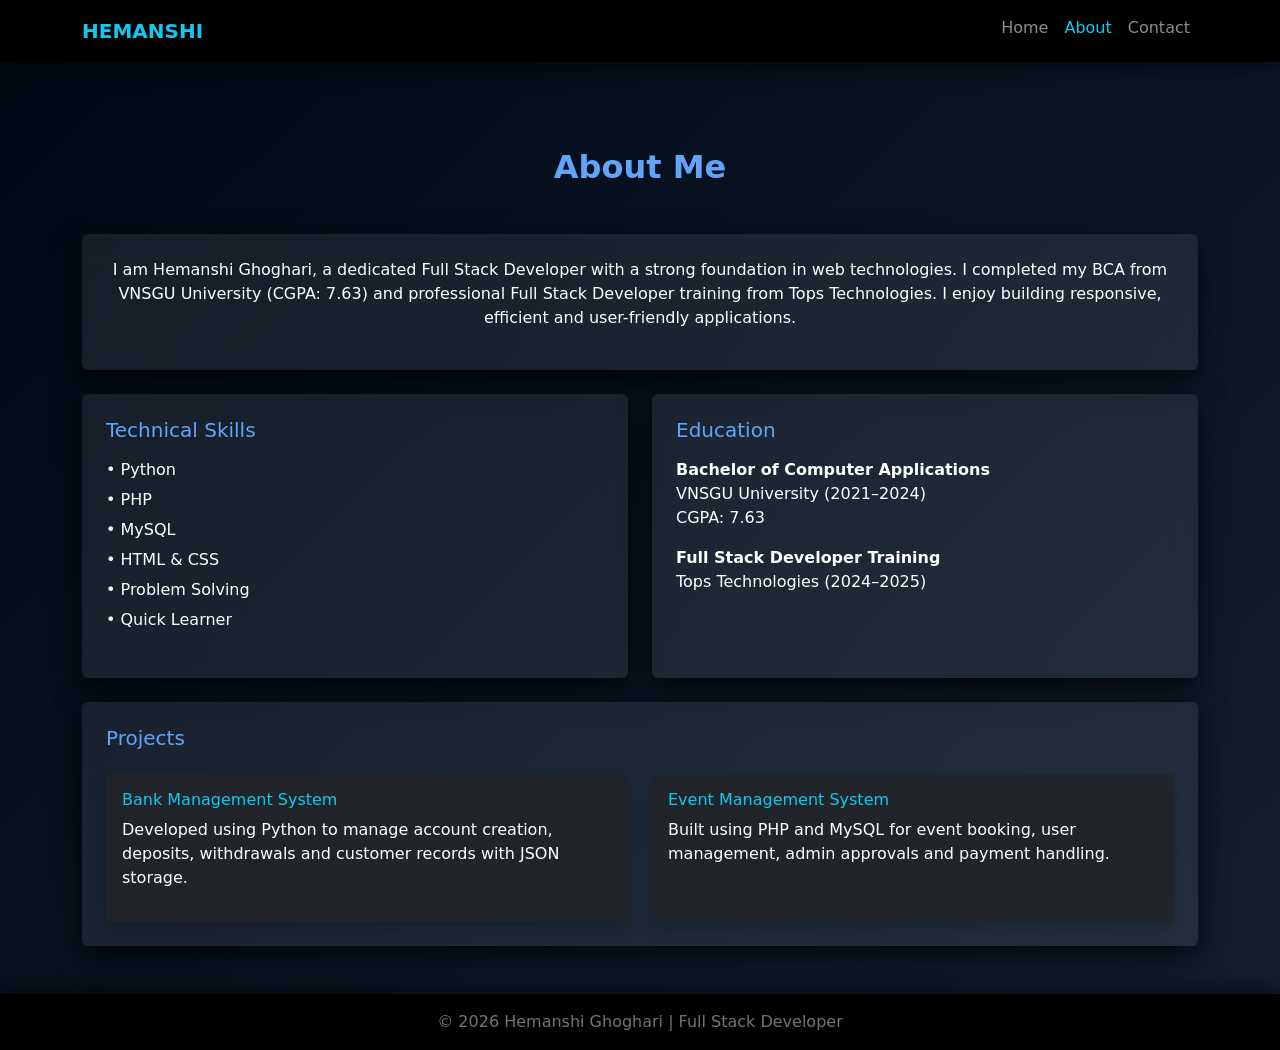
==== about.html @ 2b37db7c "all" ====
<!DOCTYPE html>
<html lang="en">

<head>
    <meta charset="UTF-8">
    <meta name="viewport" content="width=device-width, initial-scale=1.0">
    <title>About | Hemanshi Ghoghari</title>
    <link href="https://cdn.jsdelivr.net/npm/bootstrap@5.3.2/dist/css/bootstrap.min.css" rel="stylesheet">

    <style>
        body {
            background: linear-gradient(-45deg, #000000, #0d1b2a, #1b263b, #000814);
            background-size: 400% 400%;
            animation: gradientMove 12s ease infinite;
            color: #f1f5f9;
        }

        @keyframes gradientMove {
            0% {
                background-position: 0% 50%;
            }

            50% {
                background-position: 100% 50%;
            }

            100% {
                background-position: 0% 50%;
            }
        }

        .card-custom {
            background: rgba(255, 255, 255, 0.08);
            backdrop-filter: blur(12px);
            border: none;
            box-shadow: 0 10px 30px rgba(0, 0, 0, 0.8);
            color: #ffffff;
        }

        .navbar {
            box-shadow: 0 5px 20px rgba(0, 0, 0, 0.6);
        }

        footer {
            box-shadow: 0 -5px 20px rgba(0, 0, 0, 0.6);
        }

        .section-title {
            color: #60a5fa;
        }

        li {
            margin-bottom: 6px;
        }
    </style>
</head>

<body class="d-flex flex-column min-vh-100">

    <!-- Fixed Header -->
    <nav class="navbar navbar-expand-lg navbar-dark bg-black fixed-top">
        <div class="container">
            <a class="navbar-brand fw-bold text-info" href="index.html">HEMANSHI</a>
            <button class="navbar-toggler" type="button" data-bs-toggle="collapse" data-bs-target="#navbarNav">
                <span class="navbar-toggler-icon"></span>
            </button>
            <div class="collapse navbar-collapse" id="navbarNav">
                <ul class="navbar-nav ms-auto">
                    <li class="nav-item"><a class="nav-link" href="index.html">Home</a></li>
                    <li class="nav-item"><a class="nav-link active text-info" href="about.html">About</a></li>
                    <li class="nav-item"><a class="nav-link" href="contact.html">Contact</a></li>
                </ul>
            </div>
        </div>
    </nav>

    <main class="flex-fill" style="margin-top:100px;">

        <section class="container py-5">
            <h2 class="text-center fw-bold section-title mb-5">About Me</h2>

            <!-- Introduction -->
            <div class="card card-custom p-4 mb-4 text-center">
                <p>
                    I am Hemanshi Ghoghari, a dedicated Full Stack Developer with a strong foundation in web
                    technologies.
                    I completed my BCA from VNSGU University (CGPA: 7.63) and professional Full Stack Developer training
                    from Tops Technologies. I enjoy building responsive, efficient and user-friendly applications.
                </p>
            </div>

            <div class="row g-4">

                <!-- Skills -->
                <div class="col-md-6">
                    <div class="card card-custom p-4 h-100">
                        <h5 class="section-title mb-3">Technical Skills</h5>
                        <ul class="list-unstyled">
                            <li>• Python</li>
                            <li>• PHP</li>
                            <li>• MySQL</li>
                            <li>• HTML & CSS</li>
                            <li>• Problem Solving</li>
                            <li>• Quick Learner</li>
                        </ul>
                    </div>
                </div>

                <!-- Education -->
                <div class="col-md-6">
                    <div class="card card-custom p-4 h-100">
                        <h5 class="section-title mb-3">Education</h5>
                        <p><strong>Bachelor of Computer Applications</strong><br>
                            VNSGU University (2021–2024)<br>
                            CGPA: 7.63</p>

                        <p><strong>Full Stack Developer Training</strong><br>
                            Tops Technologies (2024–2025)</p>
                    </div>
                </div>

                <!-- Projects -->
                <div class="col-12">
                    <div class="card card-custom p-4">
                        <h5 class="section-title mb-4">Projects</h5>
                        <div class="row g-4">
                            <div class="col-md-6">
                                <div class="card bg-dark text-white border-0 shadow h-100">
                                    <div class="card-body">
                                        <h6 class="text-info">Bank Management System</h6>
                                        <p>Developed using Python to manage account creation, deposits, withdrawals and
                                            customer records with JSON storage.</p>
                                    </div>
                                </div>
                            </div>

                            <div class="col-md-6">
                                <div class="card bg-dark text-white border-0 shadow h-100">
                                    <div class="card-body">
                                        <h6 class="text-info">Event Management System</h6>
                                        <p>Built using PHP and MySQL for event booking, user management, admin approvals
                                            and payment handling.</p>
                                    </div>
                                </div>
                            </div>
                        </div>
                    </div>
                </div>

            </div>
        </section>

    </main>

    <footer class="text-center py-3 bg-black text-secondary mt-auto">
        © 2026 Hemanshi Ghoghari | Full Stack Developer
    </footer>

    <script src="https://cdn.jsdelivr.net/npm/bootstrap@5.3.2/dist/js/bootstrap.bundle.min.js"></script>
</body>

</html>
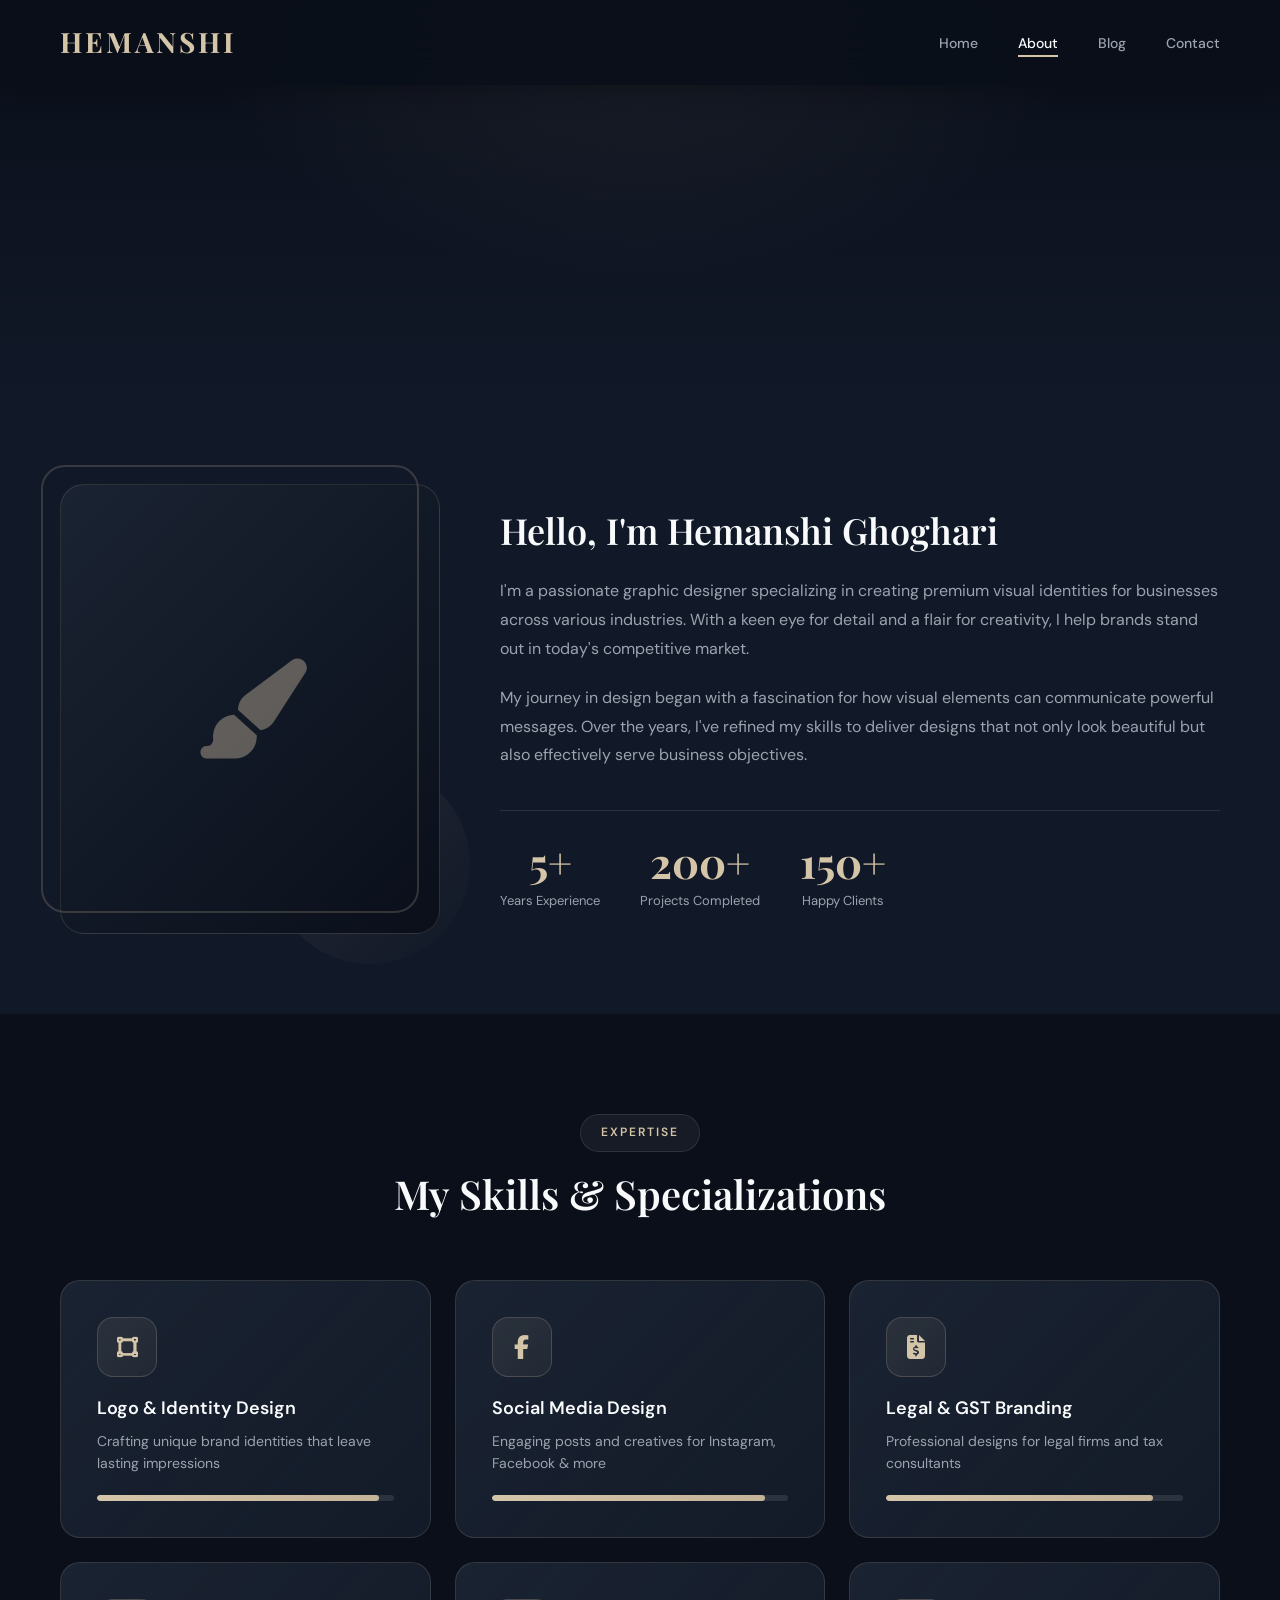
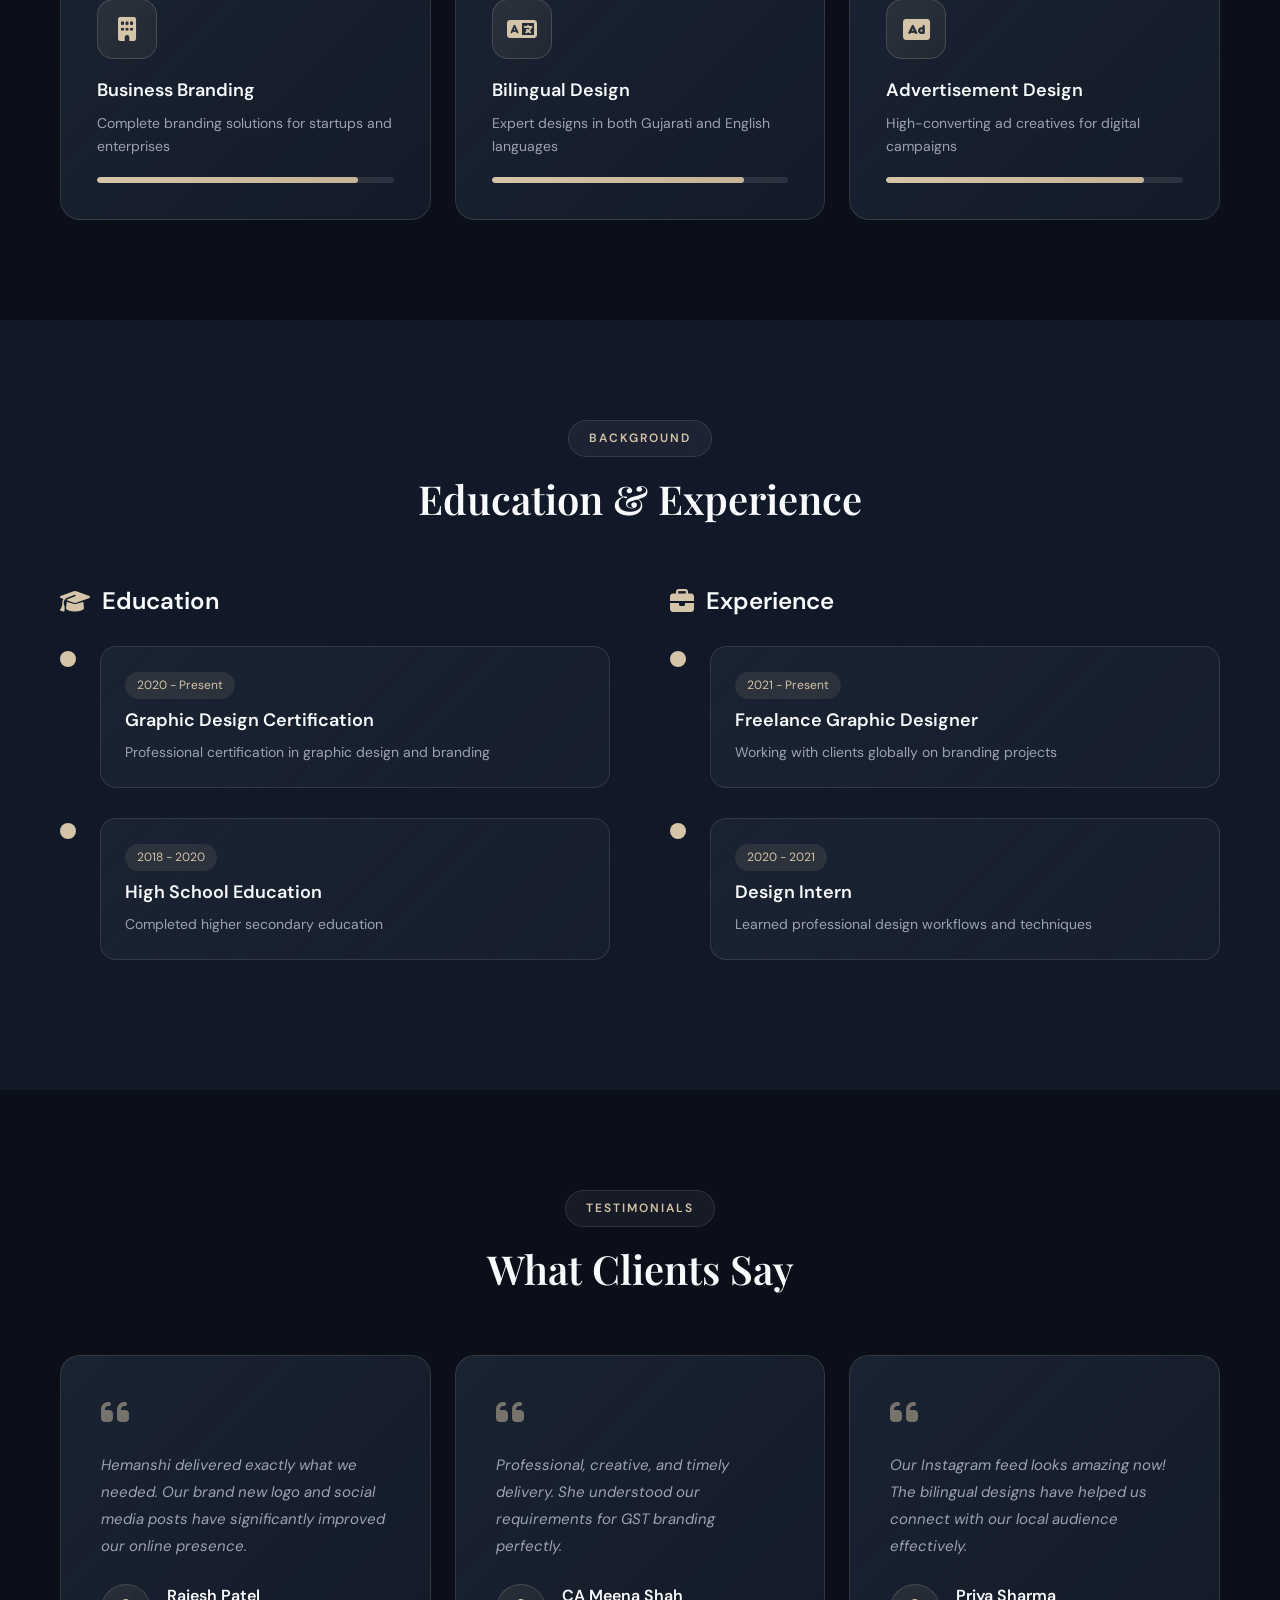
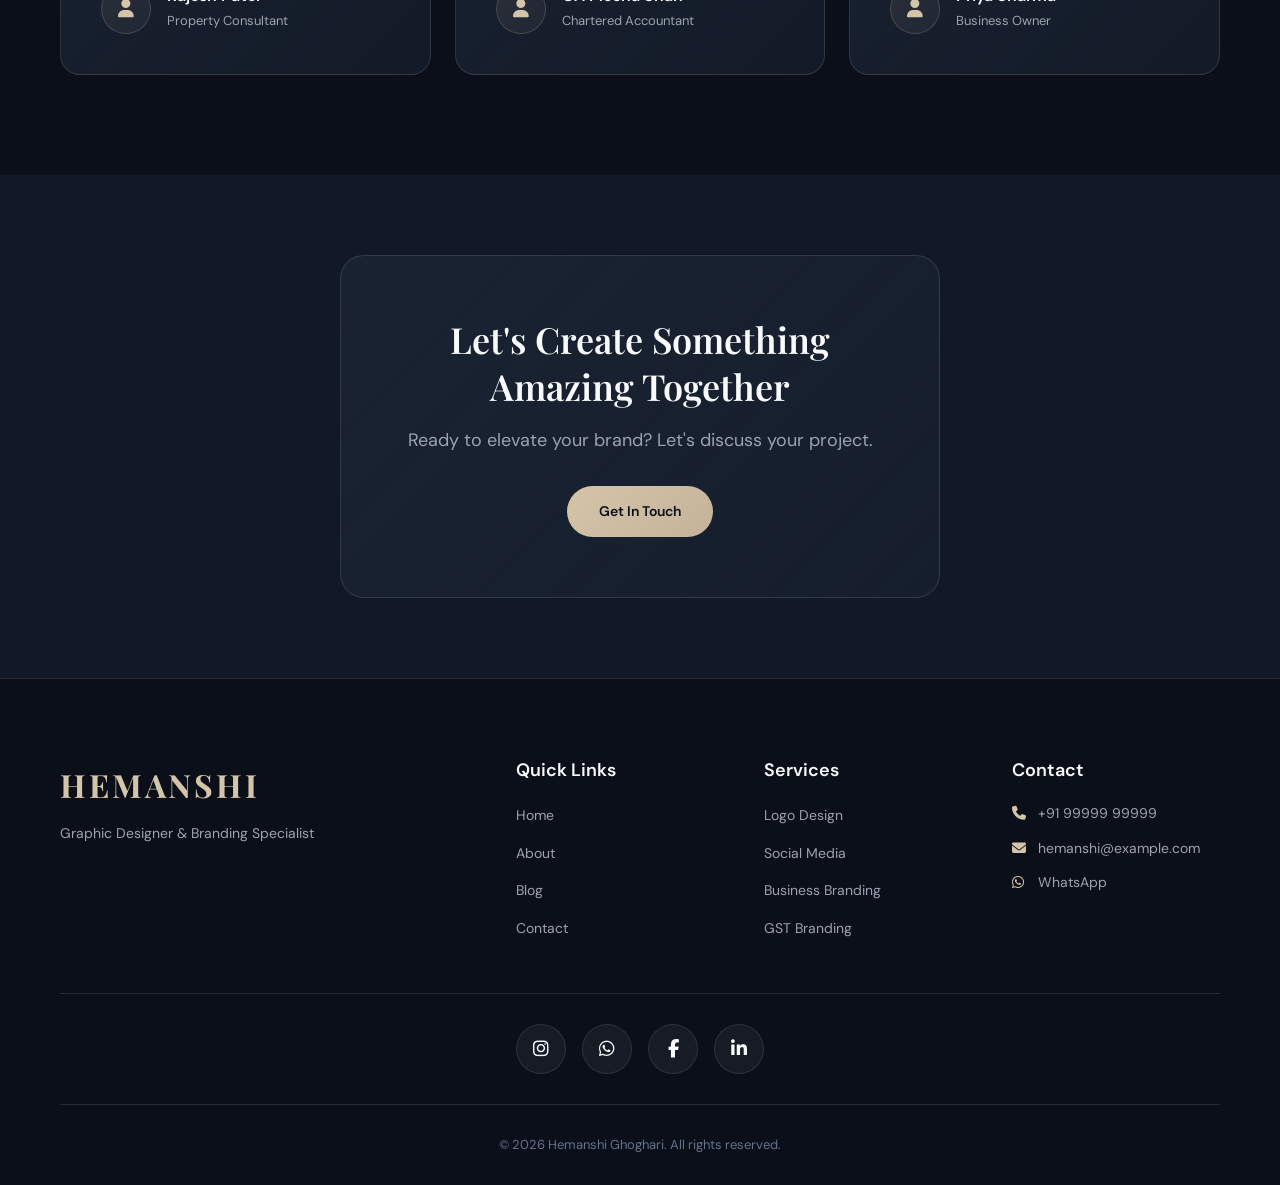
==== commit f6703b09: "all updated" ====
--- a/about.html
+++ b/about.html
@@ -4,159 +4,366 @@
 <head>
     <meta charset="UTF-8">
     <meta name="viewport" content="width=device-width, initial-scale=1.0">
-    <title>About | Hemanshi Ghoghari</title>
-    <link href="https://cdn.jsdelivr.net/npm/bootstrap@5.3.2/dist/css/bootstrap.min.css" rel="stylesheet">
-
-    <style>
-        body {
-            background: linear-gradient(-45deg, #000000, #0d1b2a, #1b263b, #000814);
-            background-size: 400% 400%;
-            animation: gradientMove 12s ease infinite;
-            color: #f1f5f9;
-        }
-
-        @keyframes gradientMove {
-            0% {
-                background-position: 0% 50%;
-            }
-
-            50% {
-                background-position: 100% 50%;
-            }
-
-            100% {
-                background-position: 0% 50%;
-            }
-        }
-
-        .card-custom {
-            background: rgba(255, 255, 255, 0.08);
-            backdrop-filter: blur(12px);
-            border: none;
-            box-shadow: 0 10px 30px rgba(0, 0, 0, 0.8);
-            color: #ffffff;
-        }
-
-        .navbar {
-            box-shadow: 0 5px 20px rgba(0, 0, 0, 0.6);
-        }
-
-        footer {
-            box-shadow: 0 -5px 20px rgba(0, 0, 0, 0.6);
-        }
-
-        .section-title {
-            color: #60a5fa;
-        }
-
-        li {
-            margin-bottom: 6px;
-        }
-    </style>
+    <title>About Me | Hemanshi Ghoghari - Graphic Designer</title>
+    
+    <!-- Google Fonts -->
+    <link rel="preconnect" href="https://fonts.googleapis.com">
+    <link rel="preconnect" href="https://fonts.gstatic.com" crossorigin>
+    <link href="https://fonts.googleapis.com/css2?family=DM+Sans:wght@400;500;600;700&family=Playfair+Display:wght@400;500;600;700&display=swap" rel="stylesheet">
+    
+    <!-- Font Awesome -->
+    <link rel="stylesheet" href="https://cdnjs.cloudflare.com/ajax/libs/font-awesome/6.5.1/css/all.min.css">
+    
+    <!-- Custom CSS -->
+    <link rel="stylesheet" href="style.css">
 </head>
 
-<body class="d-flex flex-column min-vh-100">
-
-    <!-- Fixed Header -->
-    <nav class="navbar navbar-expand-lg navbar-dark bg-black fixed-top">
-        <div class="container">
-            <a class="navbar-brand fw-bold text-info" href="index.html">HEMANSHI</a>
-            <button class="navbar-toggler" type="button" data-bs-toggle="collapse" data-bs-target="#navbarNav">
-                <span class="navbar-toggler-icon"></span>
-            </button>
-            <div class="collapse navbar-collapse" id="navbarNav">
-                <ul class="navbar-nav ms-auto">
-                    <li class="nav-item"><a class="nav-link" href="index.html">Home</a></li>
-                    <li class="nav-item"><a class="nav-link active text-info" href="about.html">About</a></li>
-                    <li class="nav-item"><a class="nav-link" href="contact.html">Contact</a></li>
-                </ul>
+<body>
+
+    <!-- ==================== NAVIGATION ==================== -->
+    <nav class="navbar" id="navbar">
+        <div class="container nav-container">
+            <a href="index.html" class="logo">HEMANSHI</a>
+            
+            <ul class="nav-links" id="navLinks">
+                <li><a href="index.html">Home</a></li>
+                <li><a href="about.html" class="active">About</a></li>
+                <li><a href="blog.html">Blog</a></li>
+                <li><a href="contact.html">Contact</a></li>
+            </ul>
+            
+            <div class="hamburger" id="hamburger">
+                <span></span>
+                <span></span>
+                <span></span>
             </div>
         </div>
     </nav>
 
-    <main class="flex-fill" style="margin-top:100px;">
-
-        <section class="container py-5">
-            <h2 class="text-center fw-bold section-title mb-5">About Me</h2>
-
-            <!-- Introduction -->
-            <div class="card card-custom p-4 mb-4 text-center">
-                <p>
-                    I am Hemanshi Ghoghari, a dedicated Full Stack Developer with a strong foundation in web
-                    technologies.
-                    I completed my BCA from VNSGU University (CGPA: 7.63) and professional Full Stack Developer training
-                    from Tops Technologies. I enjoy building responsive, efficient and user-friendly applications.
-                </p>
-            </div>
-
-            <div class="row g-4">
-
-                <!-- Skills -->
-                <div class="col-md-6">
-                    <div class="card card-custom p-4 h-100">
-                        <h5 class="section-title mb-3">Technical Skills</h5>
-                        <ul class="list-unstyled">
-                            <li>• Python</li>
-                            <li>• PHP</li>
-                            <li>• MySQL</li>
-                            <li>• HTML & CSS</li>
-                            <li>• Problem Solving</li>
-                            <li>• Quick Learner</li>
+    <!-- ==================== PAGE HERO ==================== -->
+    <section class="page-hero">
+        <div class="hero-bg"></div>
+        <div class="container">
+            <span class="page-label">About Me</span>
+            <h1 class="page-title">The Designer Behind the Brand</h1>
+            <p class="page-subtitle">Transforming visions into visual masterpieces</p>
+        </div>
+    </section>
+
+    <!-- ==================== ABOUT MAIN ==================== -->
+    <section class="about-main">
+        <div class="container">
+            <div class="about-layout">
+                <!-- Left Column - Image -->
+                <div class="about-visual" data-aos="fade-right">
+                    <div class="profile-frame">
+                        <div class="profile-img">
+                            <i class="fas fa-paint-brush"></i>
+                        </div>
+                    </div>
+                    <div class="visual-accent"></div>
+                </div>
+
+                <!-- Right Column - Content -->
+                <div class="about-details" data-aos="fade-left">
+                    <h2 class="about-heading">Hello, I'm Hemanshi Ghoghari</h2>
+                    <p class="about-text">
+                        I'm a passionate graphic designer specializing in creating premium visual identities for businesses across various industries. With a keen eye for detail and a flair for creativity, I help brands stand out in today's competitive market.
+                    </p>
+                    <p class="about-text">
+                        My journey in design began with a fascination for how visual elements can communicate powerful messages. Over the years, I've refined my skills to deliver designs that not only look beautiful but also effectively serve business objectives.
+                    </p>
+                    
+                    <div class="about-highlight">
+                        <div class="highlight-item">
+                            <span class="highlight-number">5+</span>
+                            <span class="highlight-label">Years Experience</span>
+                        </div>
+                        <div class="highlight-item">
+                            <span class="highlight-number">200+</span>
+                            <span class="highlight-label">Projects Completed</span>
+                        </div>
+                        <div class="highlight-item">
+                            <span class="highlight-number">150+</span>
+                            <span class="highlight-label">Happy Clients</span>
+                        </div>
+                    </div>
+                </div>
+            </div>
+        </div>
+    </section>
+
+    <!-- ==================== SKILLS SECTION ==================== -->
+    <section class="skills-section">
+        <div class="container">
+            <div class="section-header" data-aos="fade-up">
+                <span class="section-label">Expertise</span>
+                <h2 class="section-title">My Skills & Specializations</h2>
+            </div>
+            
+            <div class="skills-grid">
+                <div class="skill-card" data-aos="fade-up" data-delay="100">
+                    <div class="skill-icon">
+                        <i class="fas fa-vector-square"></i>
+                    </div>
+                    <h3>Logo & Identity Design</h3>
+                    <p>Crafting unique brand identities that leave lasting impressions</p>
+                    <div class="skill-bar">
+                        <div class="skill-progress" style="width: 95%"></div>
+                    </div>
+                </div>
+                
+                <div class="skill-card" data-aos="fade-up" data-delay="200">
+                    <div class="skill-icon">
+                        <i class="fab fa-facebook-f"></i>
+                    </div>
+                    <h3>Social Media Design</h3>
+                    <p>Engaging posts and creatives for Instagram, Facebook & more</p>
+                    <div class="skill-bar">
+                        <div class="skill-progress" style="width: 92%"></div>
+                    </div>
+                </div>
+                
+                <div class="skill-card" data-aos="fade-up" data-delay="300">
+                    <div class="skill-icon">
+                        <i class="fas fa-file-invoice-dollar"></i>
+                    </div>
+                    <h3>Legal & GST Branding</h3>
+                    <p>Professional designs for legal firms and tax consultants</p>
+                    <div class="skill-bar">
+                        <div class="skill-progress" style="width: 90%"></div>
+                    </div>
+                </div>
+                
+                <div class="skill-card" data-aos="fade-up" data-delay="400">
+                    <div class="skill-icon">
+                        <i class="fas fa-building"></i>
+                    </div>
+                    <h3>Business Branding</h3>
+                    <p>Complete branding solutions for startups and enterprises</p>
+                    <div class="skill-bar">
+                        <div class="skill-progress" style="width: 88%"></div>
+                    </div>
+                </div>
+                
+                <div class="skill-card" data-aos="fade-up" data-delay="500">
+                    <div class="skill-icon">
+                        <i class="fas fa-language"></i>
+                    </div>
+                    <h3>Bilingual Design</h3>
+                    <p>Expert designs in both Gujarati and English languages</p>
+                    <div class="skill-bar">
+                        <div class="skill-progress" style="width: 85%"></div>
+                    </div>
+                </div>
+                
+                <div class="skill-card" data-aos="fade-up" data-delay="600">
+                    <div class="skill-icon">
+                        <i class="fas fa-ad"></i>
+                    </div>
+                    <h3>Advertisement Design</h3>
+                    <p>High-converting ad creatives for digital campaigns</p>
+                    <div class="skill-bar">
+                        <div class="skill-progress" style="width: 87%"></div>
+                    </div>
+                </div>
+            </div>
+        </div>
+    </section>
+
+    <!-- ==================== EDUCATION & EXPERIENCE ==================== -->
+    <section class="timeline-section">
+        <div class="container">
+            <div class="section-header" data-aos="fade-up">
+                <span class="section-label">Background</span>
+                <h2 class="section-title">Education & Experience</h2>
+            </div>
+            
+            <div class="timeline-grid">
+                <!-- Education Column -->
+                <div class="timeline-column" data-aos="fade-up">
+                    <h3 class="timeline-title"><i class="fas fa-graduation-cap"></i> Education</h3>
+                    
+                    <div class="timeline-item">
+                        <div class="timeline-dot"></div>
+                        <div class="timeline-content">
+                            <span class="timeline-year">2020 - Present</span>
+                            <h4>Graphic Design Certification</h4>
+                            <p>Professional certification in graphic design and branding</p>
+                        </div>
+                    </div>
+                    
+                    <div class="timeline-item">
+                        <div class="timeline-dot"></div>
+                        <div class="timeline-content">
+                            <span class="timeline-year">2018 - 2020</span>
+                            <h4>High School Education</h4>
+                            <p>Completed higher secondary education</p>
+                        </div>
+                    </div>
+                </div>
+                
+                <!-- Experience Column -->
+                <div class="timeline-column" data-aos="fade-up" data-delay="200">
+                    <h3 class="timeline-title"><i class="fas fa-briefcase"></i> Experience</h3>
+                    
+                    <div class="timeline-item">
+                        <div class="timeline-dot"></div>
+                        <div class="timeline-content">
+                            <span class="timeline-year">2021 - Present</span>
+                            <h4>Freelance Graphic Designer</h4>
+                            <p>Working with clients globally on branding projects</p>
+                        </div>
+                    </div>
+                    
+                    <div class="timeline-item">
+                        <div class="timeline-dot"></div>
+                        <div class="timeline-content">
+                            <span class="timeline-year">2020 - 2021</span>
+                            <h4>Design Intern</h4>
+                            <p>Learned professional design workflows and techniques</p>
+                        </div>
+                    </div>
+                </div>
+            </div>
+        </div>
+    </section>
+
+    <!-- ==================== TESTIMONIALS ==================== -->
+    <section class="testimonials-section">
+        <div class="container">
+            <div class="section-header" data-aos="fade-up">
+                <span class="section-label">Testimonials</span>
+                <h2 class="section-title">What Clients Say</h2>
+            </div>
+            
+            <div class="testimonials-grid">
+                <div class="testimonial-card" data-aos="fade-up" data-delay="100">
+                    <div class="quote-icon">
+                        <i class="fas fa-quote-left"></i>
+                    </div>
+                    <p class="testimonial-text">Hemanshi delivered exactly what we needed. Our brand new logo and social media posts have significantly improved our online presence.</p>
+                    <div class="testimonial-author">
+                        <div class="author-avatar">
+                            <i class="fas fa-user"></i>
+                        </div>
+                        <div class="author-info">
+                            <h4>Rajesh Patel</h4>
+                            <span>Property Consultant</span>
+                        </div>
+                    </div>
+                </div>
+                
+                <div class="testimonial-card" data-aos="fade-up" data-delay="200">
+                    <div class="quote-icon">
+                        <i class="fas fa-quote-left"></i>
+                    </div>
+                    <p class="testimonial-text">Professional, creative, and timely delivery. She understood our requirements for GST branding perfectly.</p>
+                    <div class="testimonial-author">
+                        <div class="author-avatar">
+                            <i class="fas fa-user"></i>
+                        </div>
+                        <div class="author-info">
+                            <h4>CA Meena Shah</h4>
+                            <span>Chartered Accountant</span>
+                        </div>
+                    </div>
+                </div>
+                
+                <div class="testimonial-card" data-aos="fade-up" data-delay="300">
+                    <div class="quote-icon">
+                        <i class="fas fa-quote-left"></i>
+                    </div>
+                    <p class="testimonial-text">Our Instagram feed looks amazing now! The bilingual designs have helped us connect with our local audience effectively.</p>
+                    <div class="testimonial-author">
+                        <div class="author-avatar">
+                            <i class="fas fa-user"></i>
+                        </div>
+                        <div class="author-info">
+                            <h4>Priya Sharma</h4>
+                            <span>Business Owner</span>
+                        </div>
+                    </div>
+                </div>
+            </div>
+        </div>
+    </section>
+
+    <!-- ==================== CTA SECTION ==================== -->
+    <section class="cta-section">
+        <div class="container">
+            <div class="cta-content" data-aos="zoom-in">
+                <h2>Let's Create Something Amazing Together</h2>
+                <p>Ready to elevate your brand? Let's discuss your project.</p>
+                <a href="contact.html" class="btn btn-primary">Get In Touch</a>
+            </div>
+        </div>
+    </section>
+
+    <!-- ==================== FOOTER ==================== -->
+    <footer class="footer">
+        <div class="container">
+            <div class="footer-content">
+                <div class="footer-main">
+                    <div class="footer-brand">
+                        <a href="index.html" class="footer-logo">HEMANSHI</a>
+                        <p class="footer-tagline">Graphic Designer & Branding Specialist</p>
+                    </div>
+                    
+                    <div class="footer-links">
+                        <h4>Quick Links</h4>
+                        <ul>
+                            <li><a href="index.html">Home</a></li>
+                            <li><a href="about.html">About</a></li>
+                            <li><a href="blog.html">Blog</a></li>
+                            <li><a href="contact.html">Contact</a></li>
                         </ul>
                     </div>
-                </div>
-
-                <!-- Education -->
-                <div class="col-md-6">
-                    <div class="card card-custom p-4 h-100">
-                        <h5 class="section-title mb-3">Education</h5>
-                        <p><strong>Bachelor of Computer Applications</strong><br>
-                            VNSGU University (2021–2024)<br>
-                            CGPA: 7.63</p>
-
-                        <p><strong>Full Stack Developer Training</strong><br>
-                            Tops Technologies (2024–2025)</p>
-                    </div>
-                </div>
-
-                <!-- Projects -->
-                <div class="col-12">
-                    <div class="card card-custom p-4">
-                        <h5 class="section-title mb-4">Projects</h5>
-                        <div class="row g-4">
-                            <div class="col-md-6">
-                                <div class="card bg-dark text-white border-0 shadow h-100">
-                                    <div class="card-body">
-                                        <h6 class="text-info">Bank Management System</h6>
-                                        <p>Developed using Python to manage account creation, deposits, withdrawals and
-                                            customer records with JSON storage.</p>
-                                    </div>
-                                </div>
-                            </div>
-
-                            <div class="col-md-6">
-                                <div class="card bg-dark text-white border-0 shadow h-100">
-                                    <div class="card-body">
-                                        <h6 class="text-info">Event Management System</h6>
-                                        <p>Built using PHP and MySQL for event booking, user management, admin approvals
-                                            and payment handling.</p>
-                                    </div>
-                                </div>
-                            </div>
-                        </div>
-                    </div>
-                </div>
-
-            </div>
-        </section>
-
-    </main>
-
-    <footer class="text-center py-3 bg-black text-secondary mt-auto">
-        © 2026 Hemanshi Ghoghari | Full Stack Developer
+                    
+                    <div class="footer-services">
+                        <h4>Services</h4>
+                        <ul>
+                            <li><a href="#">Logo Design</a></li>
+                            <li><a href="#">Social Media</a></li>
+                            <li><a href="#">Business Branding</a></li>
+                            <li><a href="#">GST Branding</a></li>
+                        </ul>
+                    </div>
+                    
+                    <div class="footer-contact">
+                        <h4>Contact</h4>
+                        <ul>
+                            <li><a href="tel:+919999999999"><i class="fas fa-phone"></i> +91 99999 99999</a></li>
+                            <li><a href="mailto:hemanshi@example.com"><i class="fas fa-envelope"></i> hemanshi@example.com</a></li>
+                            <li><a href="https://wa.me/919999999999" target="_blank"><i class="fab fa-whatsapp"></i> WhatsApp</a></li>
+                        </ul>
+                    </div>
+                </div>
+                
+                <div class="footer-social">
+                    <a href="https://instagram.com/yourhandle" target="_blank" class="social-link">
+                        <i class="fab fa-instagram"></i>
+                    </a>
+                    <a href="https://wa.me/919999999999" target="_blank" class="social-link">
+                        <i class="fab fa-whatsapp"></i>
+                    </a>
+                    <a href="https://facebook.com/yourhandle" target="_blank" class="social-link">
+                        <i class="fab fa-facebook-f"></i>
+                    </a>
+                    <a href="https://linkedin.com/in/yourhandle" target="_blank" class="social-link">
+                        <i class="fab fa-linkedin-in"></i>
+                    </a>
+                </div>
+                
+                <div class="footer-bottom">
+                    <p>&copy; 2026 Hemanshi Ghoghari. All rights reserved.</p>
+                </div>
+            </div>
+        </div>
     </footer>
 
-    <script src="https://cdn.jsdelivr.net/npm/bootstrap@5.3.2/dist/js/bootstrap.bundle.min.js"></script>
+    <!-- Custom JavaScript -->
+    <script src="script.js"></script>
 </body>
 
 </html>
--- a/style.css
+++ b/style.css
@@ -0,0 +1,1884 @@
+/* =====================================================
+   PORTFOLIO WEBSITE STYLES
+   Designed for: Hemanshi Ghoghari
+   Theme: Modern, Premium, Corporate
+   ===================================================== */
+
+/* ==================== CSS VARIABLES ==================== */
+:root {
+    /* Color Palette */
+    --primary-bg: #0a0f1a;
+    --secondary-bg: #111827;
+    --card-bg: #1a2332;
+    --beige: #d4c4a8;
+    --beige-light: #e8dcc8;
+    --soft-gray: #9ca3af;
+    --muted-blue: #64748b;
+    --accent-blue: #3b82f6;
+    --white: #f8fafc;
+    --whatsapp: #25D366;
+    --instagram: #E4405F;
+    
+    /* Effects */
+    --border-subtle: rgba(212, 196, 168, 0.15);
+    --glass-bg: rgba(255, 255, 255, 0.05);
+    --glass-border: rgba(255, 255, 255, 0.1);
+    --shadow: 0 20px 40px rgba(0, 0, 0, 0.3);
+    --transition: all 0.3s ease;
+}
+
+/* ==================== RESET & BASE ==================== */
+* {
+    margin: 0;
+    padding: 0;
+    box-sizing: border-box;
+}
+
+html {
+    scroll-behavior: smooth;
+}
+
+body {
+    font-family: 'DM Sans', sans-serif;
+    background: var(--primary-bg);
+    color: var(--white);
+    line-height: 1.6;
+    overflow-x: hidden;
+}
+
+h1, h2, h3, h4, h5, h6 {
+    font-family: 'Playfair Display', serif;
+    font-weight: 600;
+    line-height: 1.3;
+}
+
+a {
+    text-decoration: none;
+    color: inherit;
+}
+
+ul {
+    list-style: none;
+}
+
+img {
+    max-width: 100%;
+}
+
+.container {
+    max-width: 1200px;
+    margin: 0 auto;
+    padding: 0 20px;
+}
+
+/* ==================== BUTTONS ==================== */
+.btn {
+    display: inline-flex;
+    align-items: center;
+    justify-content: center;
+    gap: 10px;
+    padding: 14px 32px;
+    border-radius: 50px;
+    font-size: 14px;
+    font-weight: 600;
+    transition: var(--transition);
+    cursor: pointer;
+    border: none;
+    font-family: 'DM Sans', sans-serif;
+}
+
+.btn-primary {
+    background: linear-gradient(135deg, var(--beige) 0%, #c4b398 100%);
+    color: var(--primary-bg);
+}
+
+.btn-primary:hover {
+    transform: translateY(-3px);
+    box-shadow: 0 15px 30px rgba(212, 196, 168, 0.3);
+}
+
+.btn-outline {
+    background: transparent;
+    border: 2px solid var(--beige);
+    color: var(--beige);
+}
+
+.btn-outline:hover {
+    background: var(--beige);
+    color: var(--primary-bg);
+    transform: translateY(-3px);
+}
+
+/* ==================== NAVIGATION ==================== */
+.navbar {
+    position: fixed;
+    top: 0;
+    left: 0;
+    right: 0;
+    z-index: 1000;
+    padding: 20px 0;
+    background: rgba(10, 15, 26, 0.95);
+    backdrop-filter: blur(20px);
+    box-shadow: 0 5px 30px rgba(0, 0, 0, 0.3);
+}
+
+.nav-container {
+    display: flex;
+    justify-content: space-between;
+    align-items: center;
+}
+
+.logo {
+    font-family: 'Playfair Display', serif;
+    font-size: 28px;
+    font-weight: 700;
+    color: var(--beige);
+    letter-spacing: 3px;
+    transition: var(--transition);
+}
+
+.logo:hover {
+    color: var(--white);
+}
+
+.nav-links {
+    display: flex;
+    list-style: none;
+    gap: 40px;
+}
+
+.nav-links a {
+    font-size: 14px;
+    font-weight: 500;
+    color: var(--soft-gray);
+    transition: var(--transition);
+    position: relative;
+    padding: 5px 0;
+}
+
+.nav-links a::after {
+    content: '';
+    position: absolute;
+    bottom: 0;
+    left: 0;
+    width: 0;
+    height: 2px;
+    background: var(--beige);
+    transition: width 0.3s ease;
+}
+
+.nav-links a:hover,
+.nav-links a.active {
+    color: var(--white);
+}
+
+.nav-links a:hover::after,
+.nav-links a.active::after {
+    width: 100%;
+}
+
+/* Hamburger Menu */
+.hamburger {
+    display: none;
+    flex-direction: column;
+    gap: 5px;
+    cursor: pointer;
+    padding: 5px;
+}
+
+.hamburger span {
+    width: 25px;
+    height: 2px;
+    background: var(--white);
+    transition: var(--transition);
+}
+
+.hamburger.active span:nth-child(1) {
+    transform: rotate(45deg) translate(5px, 5px);
+}
+
+.hamburger.active span:nth-child(2) {
+    opacity: 0;
+}
+
+.hamburger.active span:nth-child(3) {
+    transform: rotate(-45deg) translate(5px, -5px);
+}
+
+/* ==================== HERO SECTION ==================== */
+.hero {
+    min-height: 100vh;
+    display: flex;
+    align-items: center;
+    padding: 120px 0 80px;
+    position: relative;
+    overflow: hidden;
+}
+
+.hero-bg {
+    position: absolute;
+    top: 0;
+    left: 0;
+    right: 0;
+    bottom: 0;
+    background: 
+        radial-gradient(ellipse at 20% 50%, rgba(212, 196, 168, 0.08) 0%, transparent 50%),
+        radial-gradient(ellipse at 80% 20%, rgba(59, 130, 246, 0.1) 0%, transparent 40%),
+        linear-gradient(180deg, var(--primary-bg) 0%, var(--secondary-bg) 100%);
+    z-index: 0;
+}
+
+.hero-content {
+    display: grid;
+    grid-template-columns: 1fr 1fr;
+    gap: 60px;
+    align-items: center;
+    position: relative;
+    z-index: 1;
+}
+
+.hero-text {
+    animation: fadeInUp 1s ease;
+}
+
+.hero-label {
+    display: inline-block;
+    padding: 8px 20px;
+    background: var(--glass-bg);
+    border: 1px solid var(--glass-border);
+    border-radius: 50px;
+    font-size: 12px;
+    font-weight: 600;
+    color: var(--beige);
+    letter-spacing: 2px;
+    text-transform: uppercase;
+    margin-bottom: 24px;
+}
+
+.hero-title {
+    font-size: 56px;
+    margin-bottom: 10px;
+    background: linear-gradient(135deg, var(--white) 0%, var(--beige) 100%);
+    -webkit-background-clip: text;
+    -webkit-text-fill-color: transparent;
+    background-clip: text;
+}
+
+.hero-subtitle {
+    font-size: 22px;
+    font-family: 'DM Sans', sans-serif;
+    font-weight: 500;
+    color: var(--beige);
+    margin-bottom: 20px;
+}
+
+.hero-tagline {
+    font-size: 16px;
+    color: var(--soft-gray);
+    margin-bottom: 40px;
+    max-width: 450px;
+}
+
+.hero-buttons {
+    display: flex;
+    gap: 16px;
+    margin-bottom: 40px;
+}
+
+.hero-stats {
+    display: flex;
+    gap: 40px;
+}
+
+.stat-item {
+    text-align: center;
+}
+
+.stat-number {
+    display: block;
+    font-family: 'Playfair Display', serif;
+    font-size: 36px;
+    font-weight: 700;
+    color: var(--beige);
+}
+
+.stat-label {
+    font-size: 13px;
+    color: var(--soft-gray);
+}
+
+/* Hero Visual */
+.hero-visual {
+    position: relative;
+    height: 400px;
+}
+
+.floating-card {
+    position: absolute;
+    border-radius: 20px;
+    background: linear-gradient(135deg, var(--card-bg) 0%, rgba(26, 35, 50, 0.8) 100%);
+    border: 1px solid var(--border-subtle);
+    box-shadow: var(--shadow);
+    display: flex;
+    align-items: center;
+    justify-content: center;
+    animation: float 6s ease-in-out infinite;
+}
+
+.floating-card .mockup-content i {
+    font-size: 40px;
+    color: var(--beige);
+}
+
+.card-1 {
+    width: 180px;
+    height: 220px;
+    top: 0;
+    right: 20%;
+    animation-delay: 0s;
+}
+
+.card-2 {
+    width: 160px;
+    height: 200px;
+    top: 30%;
+    right: 0;
+    animation-delay: 2s;
+}
+
+.card-3 {
+    width: 140px;
+    height: 180px;
+    bottom: 20px;
+    right: 30%;
+    animation-delay: 4s;
+}
+
+/* ==================== SECTION COMMON STYLES ==================== */
+section {
+    padding: 100px 0;
+}
+
+.section-header {
+    text-align: center;
+    margin-bottom: 60px;
+}
+
+.section-label {
+    display: inline-block;
+    padding: 8px 20px;
+    background: var(--glass-bg);
+    border: 1px solid var(--glass-border);
+    border-radius: 50px;
+    font-size: 12px;
+    font-weight: 600;
+    color: var(--beige);
+    letter-spacing: 2px;
+    text-transform: uppercase;
+    margin-bottom: 16px;
+}
+
+.section-title {
+    font-size: 40px;
+    color: var(--white);
+}
+
+/* ==================== SERVICES PREVIEW ==================== */
+.services-preview {
+    background: var(--secondary-bg);
+}
+
+.services-grid {
+    display: grid;
+    grid-template-columns: repeat(4, 1fr);
+    gap: 24px;
+}
+
+.service-card {
+    background: linear-gradient(135deg, var(--card-bg) 0%, rgba(26, 35, 50, 0.6) 100%);
+    border: 1px solid var(--border-subtle);
+    border-radius: 20px;
+    padding: 40px 28px;
+    text-align: center;
+    transition: var(--transition);
+}
+
+.service-card:hover {
+    transform: translateY(-10px);
+    border-color: var(--beige);
+    box-shadow: 0 25px 50px rgba(0, 0, 0, 0.3);
+}
+
+.service-icon {
+    width: 70px;
+    height: 70px;
+    margin: 0 auto 24px;
+    background: linear-gradient(135deg, rgba(212, 196, 168, 0.1) 0%, rgba(212, 196, 168, 0.05) 100%);
+    border-radius: 50%;
+    display: flex;
+    align-items: center;
+    justify-content: center;
+    border: 1px solid rgba(212, 196, 168, 0.2);
+}
+
+.service-icon i {
+    font-size: 28px;
+    color: var(--beige);
+}
+
+.service-card h3 {
+    font-size: 18px;
+    font-family: 'DM Sans', sans-serif;
+    font-weight: 600;
+    color: var(--white);
+    margin-bottom: 12px;
+}
+
+.service-card p {
+    font-size: 14px;
+    color: var(--soft-gray);
+    line-height: 1.6;
+}
+
+.services-cta {
+    text-align: center;
+    margin-top: 40px;
+}
+
+/* ==================== PORTFOLIO PREVIEW ==================== */
+.portfolio-preview {
+    background: var(--primary-bg);
+}
+
+.portfolio-grid {
+    display: grid;
+    grid-template-columns: repeat(4, 1fr);
+    grid-auto-rows: 200px;
+    gap: 20px;
+}
+
+.portfolio-item {
+    position: relative;
+    border-radius: 20px;
+    overflow: hidden;
+    cursor: pointer;
+    transition: var(--transition);
+}
+
+.portfolio-item:hover {
+    transform: scale(1.02);
+    z-index: 10;
+}
+
+.item-large {
+    grid-column: span 2;
+    grid-row: span 2;
+}
+
+.item-wide {
+    grid-column: span 2;
+}
+
+.portfolio-mockup {
+    width: 100%;
+    height: 100%;
+    background: linear-gradient(135deg, var(--card-bg) 0%, var(--secondary-bg) 100%);
+    display: flex;
+    align-items: center;
+    justify-content: center;
+    border: 1px solid var(--border-subtle);
+}
+
+.mockup-screen {
+    width: 90%;
+    height: 90%;
+    background: linear-gradient(135deg, var(--secondary-bg) 0%, var(--primary-bg) 100%);
+    border-radius: 12px;
+    display: flex;
+    flex-direction: column;
+    align-items: center;
+    justify-content: center;
+    border: 1px solid rgba(212, 196, 168, 0.1);
+}
+
+.mockup-label {
+    font-size: 14px;
+    color: var(--soft-gray);
+    font-weight: 500;
+}
+
+.portfolio-overlay {
+    position: absolute;
+    bottom: 0;
+    left: 0;
+    right: 0;
+    padding: 24px;
+    background: linear-gradient(180deg, transparent 0%, rgba(10, 15, 26, 0.95) 100%);
+    transform: translateY(100%);
+    transition: var(--transition);
+}
+
+.portfolio-item:hover .portfolio-overlay {
+    transform: translateY(0);
+}
+
+.portfolio-overlay h4 {
+    font-size: 18px;
+    font-family: 'DM Sans', sans-serif;
+    color: var(--white);
+    margin-bottom: 4px;
+}
+
+.portfolio-overlay p {
+    font-size: 13px;
+    color: var(--soft-gray);
+}
+
+.portfolio-cta {
+    text-align: center;
+    margin-top: 40px;
+}
+
+/* ==================== CTA SECTION ==================== */
+.cta-section {
+    background: var(--secondary-bg);
+    padding: 80px 0;
+}
+
+.cta-content {
+    text-align: center;
+    max-width: 600px;
+    margin: 0 auto;
+    padding: 60px;
+    background: linear-gradient(135deg, var(--card-bg) 0%, rgba(26, 35, 50, 0.6) 100%);
+    border: 1px solid var(--border-subtle);
+    border-radius: 24px;
+}
+
+.cta-content h2 {
+    font-size: 36px;
+    color: var(--white);
+    margin-bottom: 16px;
+}
+
+.cta-content p {
+    font-size: 18px;
+    color: var(--soft-gray);
+    margin-bottom: 32px;
+}
+
+/* ==================== PAGE HERO (For Inner Pages) ==================== */
+.page-hero {
+    padding: 160px 0 80px;
+    text-align: center;
+    position: relative;
+    overflow: hidden;
+}
+
+.page-hero .hero-bg {
+    background: 
+        radial-gradient(ellipse at 50% 0%, rgba(212, 196, 168, 0.08) 0%, transparent 50%),
+        linear-gradient(180deg, var(--primary-bg) 0%, var(--secondary-bg) 100%);
+}
+
+.page-label {
+    display: inline-block;
+    padding: 8px 20px;
+    background: var(--glass-bg);
+    border: 1px solid var(--glass-border);
+    border-radius: 50px;
+    font-size: 12px;
+    font-weight: 600;
+    color: var(--beige);
+    letter-spacing: 2px;
+    text-transform: uppercase;
+    margin-bottom: 20px;
+}
+
+.page-title {
+    font-size: 48px;
+    margin-bottom: 16px;
+    background: linear-gradient(135deg, var(--white) 0%, var(--beige) 100%);
+    -webkit-background-clip: text;
+    -webkit-text-fill-color: transparent;
+    background-clip: text;
+}
+
+.page-subtitle {
+    font-size: 18px;
+    color: var(--soft-gray);
+}
+
+/* ==================== ABOUT MAIN SECTION ==================== */
+.about-main {
+    background: var(--secondary-bg);
+    padding: 80px 0;
+}
+
+.about-layout {
+    display: grid;
+    grid-template-columns: 380px 1fr;
+    gap: 60px;
+    align-items: center;
+}
+
+.about-visual {
+    position: relative;
+}
+
+.profile-frame {
+    width: 100%;
+    height: 450px;
+    background: linear-gradient(135deg, var(--card-bg) 0%, var(--primary-bg) 100%);
+    border-radius: 24px;
+    border: 1px solid var(--border-subtle);
+    display: flex;
+    align-items: center;
+    justify-content: center;
+    position: relative;
+    z-index: 2;
+}
+
+.profile-frame::before {
+    content: '';
+    position: absolute;
+    top: -20px;
+    left: -20px;
+    right: 20px;
+    bottom: 20px;
+    border: 2px solid var(--beige);
+    border-radius: 24px;
+    opacity: 0.2;
+}
+
+.profile-img {
+    width: 100%;
+    height: 100%;
+    display: flex;
+    align-items: center;
+    justify-content: center;
+}
+
+.profile-img i {
+    font-size: 100px;
+    color: var(--beige);
+    opacity: 0.4;
+}
+
+.visual-accent {
+    position: absolute;
+    bottom: -30px;
+    right: -30px;
+    width: 200px;
+    height: 200px;
+    background: linear-gradient(135deg, rgba(212, 196, 168, 0.1) 0%, transparent 100%);
+    border-radius: 50%;
+    z-index: 1;
+}
+
+.about-details {
+    padding: 20px 0;
+}
+
+.about-heading {
+    font-size: 36px;
+    margin-bottom: 24px;
+    color: var(--white);
+}
+
+.about-text {
+    font-size: 16px;
+    color: var(--soft-gray);
+    line-height: 1.8;
+    margin-bottom: 20px;
+}
+
+.about-highlight {
+    display: flex;
+    gap: 40px;
+    margin-top: 40px;
+    padding-top: 30px;
+    border-top: 1px solid var(--border-subtle);
+}
+
+.highlight-item {
+    text-align: center;
+}
+
+.highlight-number {
+    display: block;
+    font-family: 'Playfair Display', serif;
+    font-size: 42px;
+    font-weight: 700;
+    color: var(--beige);
+    line-height: 1;
+}
+
+.highlight-label {
+    font-size: 13px;
+    color: var(--soft-gray);
+    margin-top: 8px;
+    display: block;
+}
+
+/* ==================== SKILLS SECTION ==================== */
+.skills-section {
+    background: var(--primary-bg);
+}
+
+.skills-grid {
+    display: grid;
+    grid-template-columns: repeat(3, 1fr);
+    gap: 24px;
+}
+
+.skill-card {
+    background: linear-gradient(135deg, var(--card-bg) 0%, rgba(26, 35, 50, 0.6) 100%);
+    border: 1px solid var(--border-subtle);
+    border-radius: 20px;
+    padding: 36px;
+    transition: var(--transition);
+}
+
+.skill-card:hover {
+    transform: translateY(-5px);
+    border-color: var(--beige);
+}
+
+.skill-icon {
+    width: 60px;
+    height: 60px;
+    background: linear-gradient(135deg, rgba(212, 196, 168, 0.1) 0%, rgba(212, 196, 168, 0.05) 100%);
+    border-radius: 16px;
+    display: flex;
+    align-items: center;
+    justify-content: center;
+    margin-bottom: 20px;
+    border: 1px solid rgba(212, 196, 168, 0.2);
+}
+
+.skill-icon i {
+    font-size: 24px;
+    color: var(--beige);
+}
+
+.skill-card h3 {
+    font-size: 18px;
+    font-family: 'DM Sans', sans-serif;
+    font-weight: 600;
+    color: var(--white);
+    margin-bottom: 10px;
+}
+
+.skill-card p {
+    font-size: 14px;
+    color: var(--soft-gray);
+    margin-bottom: 20px;
+    line-height: 1.6;
+}
+
+.skill-bar {
+    height: 6px;
+    background: rgba(255, 255, 255, 0.1);
+    border-radius: 10px;
+    overflow: hidden;
+}
+
+.skill-progress {
+    height: 100%;
+    background: linear-gradient(90deg, var(--beige) 0%, #c4b398 100%);
+    border-radius: 10px;
+}
+
+/* ==================== TIMELINE SECTION ==================== */
+.timeline-section {
+    background: var(--secondary-bg);
+}
+
+.timeline-grid {
+    display: grid;
+    grid-template-columns: repeat(2, 1fr);
+    gap: 60px;
+}
+
+.timeline-title {
+    font-size: 24px;
+    font-family: 'DM Sans', sans-serif;
+    color: var(--white);
+    margin-bottom: 30px;
+    display: flex;
+    align-items: center;
+    gap: 12px;
+}
+
+.timeline-title i {
+    color: var(--beige);
+}
+
+.timeline-item {
+    position: relative;
+    padding-left: 40px;
+    margin-bottom: 30px;
+}
+
+.timeline-dot {
+    position: absolute;
+    left: 0;
+    top: 5px;
+    width: 16px;
+    height: 16px;
+    background: var(--beige);
+    border-radius: 50%;
+}
+
+.timeline-content {
+    background: linear-gradient(135deg, var(--card-bg) 0%, rgba(26, 35, 50, 0.6) 100%);
+    border: 1px solid var(--border-subtle);
+    border-radius: 16px;
+    padding: 24px;
+    transition: var(--transition);
+}
+
+.timeline-content:hover {
+    border-color: var(--beige);
+}
+
+.timeline-year {
+    display: inline-block;
+    padding: 4px 12px;
+    background: rgba(212, 196, 168, 0.1);
+    border-radius: 20px;
+    font-size: 12px;
+    color: var(--beige);
+    margin-bottom: 10px;
+}
+
+.timeline-content h4 {
+    font-size: 18px;
+    font-family: 'DM Sans', sans-serif;
+    color: var(--white);
+    margin-bottom: 8px;
+}
+
+.timeline-content p {
+    font-size: 14px;
+    color: var(--soft-gray);
+}
+
+/* ==================== TESTIMONIALS ==================== */
+.testimonials-section {
+    background: var(--primary-bg);
+}
+
+.testimonials-grid {
+    display: grid;
+    grid-template-columns: repeat(3, 1fr);
+    gap: 24px;
+}
+
+.testimonial-card {
+    background: linear-gradient(135deg, var(--card-bg) 0%, rgba(26, 35, 50, 0.6) 100%);
+    border: 1px solid var(--border-subtle);
+    border-radius: 20px;
+    padding: 40px;
+    transition: var(--transition);
+}
+
+.testimonial-card:hover {
+    transform: translateY(-5px);
+    border-color: var(--beige);
+}
+
+.quote-icon {
+    margin-bottom: 20px;
+}
+
+.quote-icon i {
+    font-size: 32px;
+    color: var(--beige);
+    opacity: 0.5;
+}
+
+.testimonial-text {
+    font-size: 15px;
+    color: var(--soft-gray);
+    line-height: 1.8;
+    margin-bottom: 24px;
+    font-style: italic;
+}
+
+.testimonial-author {
+    display: flex;
+    align-items: center;
+    gap: 16px;
+}
+
+.author-avatar {
+    width: 50px;
+    height: 50px;
+    background: linear-gradient(135deg, rgba(212, 196, 168, 0.1) 0%, rgba(212, 196, 168, 0.05) 100%);
+    border-radius: 50%;
+    display: flex;
+    align-items: center;
+    justify-content: center;
+    border: 1px solid rgba(212, 196, 168, 0.2);
+}
+
+.author-avatar i {
+    font-size: 18px;
+    color: var(--beige);
+}
+
+.author-info h4 {
+    font-size: 16px;
+    font-family: 'DM Sans', sans-serif;
+    font-weight: 600;
+    color: var(--white);
+}
+
+.author-info span {
+    font-size: 13px;
+    color: var(--soft-gray);
+}
+
+/* ==================== PORTFOLIO PAGE STYLES ==================== */
+.portfolio-filter {
+    padding: 40px 0;
+    background: var(--secondary-bg);
+}
+
+.filter-buttons {
+    display: flex;
+    justify-content: center;
+    gap: 12px;
+    flex-wrap: wrap;
+}
+
+.filter-btn {
+    padding: 10px 24px;
+    background: var(--glass-bg);
+    border: 1px solid var(--glass-border);
+    border-radius: 50px;
+    color: var(--soft-gray);
+    font-family: 'DM Sans', sans-serif;
+    font-size: 14px;
+    font-weight: 500;
+    cursor: pointer;
+    transition: var(--transition);
+}
+
+.filter-btn:hover,
+.filter-btn.active {
+    background: var(--beige);
+    color: var(--primary-bg);
+    border-color: var(--beige);
+}
+
+.portfolio-section {
+    padding: 60px 0;
+    background: var(--primary-bg);
+}
+
+.portfolio-grid-full {
+    display: grid;
+    grid-template-columns: repeat(3, 1fr);
+    gap: 30px;
+}
+
+.portfolio-card {
+    background: linear-gradient(135deg, var(--card-bg) 0%, rgba(26, 35, 50, 0.6) 100%);
+    border: 1px solid var(--border-subtle);
+    border-radius: 20px;
+    overflow: hidden;
+    transition: var(--transition);
+}
+
+.portfolio-card:hover {
+    transform: translateY(-10px);
+    border-color: var(--beige);
+    box-shadow: var(--shadow);
+}
+
+.portfolio-image {
+    position: relative;
+    height: 200px;
+    overflow: hidden;
+}
+
+.image-placeholder {
+    width: 100%;
+    height: 100%;
+    background: linear-gradient(135deg, var(--secondary-bg) 0%, var(--primary-bg) 100%);
+    display: flex;
+    align-items: center;
+    justify-content: center;
+}
+
+.image-placeholder i {
+    font-size: 48px;
+    color: var(--beige);
+    opacity: 0.6;
+}
+
+.image-placeholder.instagram i {
+    color: var(--accent-blue);
+}
+
+.portfolio-overlay {
+    position: absolute;
+    top: 0;
+    left: 0;
+    right: 0;
+    bottom: 0;
+    background: rgba(10, 15, 26, 0.9);
+    display: flex;
+    align-items: center;
+    justify-content: center;
+    opacity: 0;
+    transition: var(--transition);
+}
+
+.portfolio-card:hover .portfolio-overlay {
+    opacity: 1;
+}
+
+.overlay-content {
+    text-align: center;
+}
+
+.overlay-content h3 {
+    font-size: 20px;
+    color: var(--white);
+    margin-bottom: 8px;
+    font-family: 'DM Sans', sans-serif;
+}
+
+.overlay-content p {
+    font-size: 14px;
+    color: var(--soft-gray);
+    margin-bottom: 16px;
+}
+
+.view-btn {
+    display: inline-block;
+    padding: 10px 24px;
+    background: var(--beige);
+    color: var(--primary-bg);
+    border-radius: 50px;
+    font-size: 13px;
+    font-weight: 600;
+    transition: var(--transition);
+}
+
+.view-btn:hover {
+    background: var(--white);
+}
+
+.portfolio-info {
+    padding: 24px;
+}
+
+.portfolio-category {
+    display: inline-block;
+    padding: 4px 12px;
+    background: rgba(212, 196, 168, 0.1);
+    border-radius: 20px;
+    font-size: 11px;
+    color: var(--beige);
+    text-transform: uppercase;
+    letter-spacing: 1px;
+    margin-bottom: 12px;
+}
+
+.portfolio-info h4 {
+    font-size: 18px;
+    font-family: 'DM Sans', sans-serif;
+    color: var(--white);
+    margin-bottom: 8px;
+}
+
+.portfolio-info p {
+    font-size: 14px;
+    color: var(--soft-gray);
+    line-height: 1.6;
+}
+
+/* Stats Section */
+.stats-section {
+    background: var(--secondary-bg);
+    padding: 60px 0;
+}
+
+.stats-grid {
+    display: grid;
+    grid-template-columns: repeat(4, 1fr);
+    gap: 30px;
+}
+
+.stat-box {
+    text-align: center;
+    padding: 40px 20px;
+    background: linear-gradient(135deg, var(--card-bg) 0%, rgba(26, 35, 50, 0.6) 100%);
+    border: 1px solid var(--border-subtle);
+    border-radius: 20px;
+    transition: var(--transition);
+}
+
+.stat-box:hover {
+    transform: translateY(-5px);
+    border-color: var(--beige);
+}
+
+.stat-box i {
+    font-size: 40px;
+    color: var(--beige);
+    margin-bottom: 16px;
+}
+
+.stat-box .stat-number {
+    display: block;
+    font-family: 'Playfair Display', serif;
+    font-size: 42px;
+    font-weight: 700;
+    color: var(--white);
+    margin-bottom: 8px;
+}
+
+.stat-box .stat-label {
+    font-size: 14px;
+    color: var(--soft-gray);
+}
+
+/* ==================== CONTACT PAGE STYLES ==================== */
+.contact-main {
+    background: var(--secondary-bg);
+    padding: 80px 0;
+}
+
+.contact-layout {
+    display: grid;
+    grid-template-columns: 1fr 1.2fr;
+    gap: 60px;
+    align-items: start;
+}
+
+/* Contact Info */
+.contact-info {
+    padding: 20px 0;
+}
+
+.info-title {
+    font-size: 32px;
+    color: var(--white);
+    margin-bottom: 16px;
+}
+
+.info-text {
+    font-size: 16px;
+    color: var(--soft-gray);
+    margin-bottom: 40px;
+    line-height: 1.7;
+}
+
+.contact-methods {
+    display: flex;
+    flex-direction: column;
+    gap: 16px;
+    margin-bottom: 40px;
+}
+
+.method-card {
+    display: flex;
+    align-items: center;
+    gap: 20px;
+    padding: 20px 24px;
+    background: linear-gradient(135deg, var(--card-bg) 0%, rgba(26, 35, 50, 0.6) 100%);
+    border: 1px solid var(--border-subtle);
+    border-radius: 16px;
+    transition: var(--transition);
+}
+
+.method-card:hover {
+    border-color: var(--beige);
+    transform: translateX(5px);
+}
+
+.method-icon {
+    width: 50px;
+    height: 50px;
+    background: linear-gradient(135deg, rgba(212, 196, 168, 0.1) 0%, rgba(212, 196, 168, 0.05) 100%);
+    border-radius: 12px;
+    display: flex;
+    align-items: center;
+    justify-content: center;
+    border: 1px solid rgba(212, 196, 168, 0.2);
+    flex-shrink: 0;
+}
+
+.method-icon i {
+    font-size: 20px;
+    color: var(--beige);
+}
+
+.method-icon.whatsapp i { color: var(--whatsapp); }
+.method-icon.instagram i { color: var(--instagram); }
+
+.method-details {
+    display: flex;
+    flex-direction: column;
+}
+
+.method-label {
+    font-size: 12px;
+    color: var(--muted-blue);
+    text-transform: uppercase;
+    letter-spacing: 1px;
+    margin-bottom: 4px;
+}
+
+.method-value {
+    font-size: 15px;
+    font-weight: 500;
+    color: var(--white);
+}
+
+.social-links h3 {
+    font-size: 18px;
+    font-family: 'DM Sans', sans-serif;
+    font-weight: 600;
+    color: var(--white);
+    margin-bottom: 20px;
+}
+
+.social-icons {
+    display: flex;
+    gap: 12px;
+}
+
+.social-icon {
+    width: 50px;
+    height: 50px;
+    background: var(--glass-bg);
+    border: 1px solid var(--glass-border);
+    border-radius: 12px;
+    display: flex;
+    align-items: center;
+    justify-content: center;
+    transition: var(--transition);
+}
+
+.social-icon:hover {
+    background: var(--beige);
+    border-color: var(--beige);
+}
+
+.social-icon:hover i {
+    color: var(--primary-bg);
+}
+
+.social-icon i {
+    font-size: 18px;
+    color: var(--white);
+}
+
+/* Contact Form */
+.contact-form-wrapper {
+    background: linear-gradient(135deg, var(--card-bg) 0%, rgba(26, 35, 50, 0.6) 100%);
+    border: 1px solid var(--border-subtle);
+    border-radius: 24px;
+    padding: 48px;
+}
+
+.form-title {
+    font-size: 28px;
+    color: var(--white);
+    margin-bottom: 32px;
+    font-family: 'DM Sans', sans-serif;
+}
+
+/* Success Message */
+.success-message {
+    display: none;
+    text-align: center;
+    padding: 40px;
+    background: linear-gradient(135deg, rgba(212, 196, 168, 0.1) 0%, rgba(26, 35, 50, 0.6) 100%);
+    border: 1px solid var(--beige);
+    border-radius: 16px;
+    margin-bottom: 30px;
+}
+
+.success-message.show {
+    display: block;
+    animation: fadeInUp 0.5s ease;
+}
+
+.success-message i {
+    font-size: 48px;
+    color: var(--beige);
+    margin-bottom: 16px;
+}
+
+.success-message h3 {
+    font-size: 24px;
+    color: var(--white);
+    margin-bottom: 8px;
+    font-family: 'DM Sans', sans-serif;
+}
+
+.success-message p {
+    font-size: 14px;
+    color: var(--soft-gray);
+}
+
+.form-group {
+    margin-bottom: 24px;
+}
+
+.form-group label {
+    display: block;
+    font-size: 14px;
+    font-weight: 500;
+    color: var(--soft-gray);
+    margin-bottom: 10px;
+}
+
+.form-group input,
+.form-group select,
+.form-group textarea {
+    width: 100%;
+    padding: 16px 20px;
+    background: rgba(255, 255, 255, 0.05);
+    border: 1px solid var(--border-subtle);
+    border-radius: 12px;
+    color: var(--white);
+    font-family: 'DM Sans', sans-serif;
+    font-size: 15px;
+    transition: var(--transition);
+}
+
+.form-group input::placeholder,
+.form-group textarea::placeholder {
+    color: var(--muted-blue);
+}
+
+.form-group input:focus,
+.form-group select:focus,
+.form-group textarea:focus {
+    outline: none;
+    border-color: var(--beige);
+    background: rgba(255, 255, 255, 0.08);
+}
+
+.form-group select {
+    appearance: none;
+    background-image: url("data:image/svg+xml,%3Csvg xmlns='http://www.w3.org/2000/svg' width='12' height='12' fill='%239ca3af' viewBox='0 0 16 16'%3E%3Cpath d='M8 0L12 8H4z'/%3E%3C/svg%3E");
+    background-repeat: no-repeat;
+    background-position: right 16px center;
+}
+
+.form-group select option {
+    background: var(--secondary-bg);
+    color: var(--white);
+}
+
+.form-group textarea {
+    resize: vertical;
+    min-height: 120px;
+}
+
+/* Error Message */
+.error-msg {
+    display: none;
+    font-size: 12px;
+    color: #ef4444;
+    margin-top: 6px;
+}
+
+.form-group.error input,
+.form-group.error textarea {
+    border-color: #ef4444;
+}
+
+.form-group.error .error-msg {
+    display: block;
+}
+
+.contact-form .btn {
+    width: 100%;
+    margin-top: 8px;
+}
+
+/* FAQ Section */
+.faq-section {
+    background: var(--primary-bg);
+}
+
+.faq-grid {
+    display: grid;
+    grid-template-columns: repeat(2, 1fr);
+    gap: 24px;
+}
+
+.faq-item {
+    background: linear-gradient(135deg, var(--card-bg) 0%, rgba(26, 35, 50, 0.6) 100%);
+    border: 1px solid var(--border-subtle);
+    border-radius: 20px;
+    padding: 32px;
+    transition: var(--transition);
+}
+
+.faq-item:hover {
+    border-color: var(--beige);
+}
+
+.faq-question {
+    display: flex;
+    align-items: flex-start;
+    gap: 12px;
+    font-size: 18px;
+    font-family: 'DM Sans', sans-serif;
+    font-weight: 600;
+    color: var(--white);
+    margin-bottom: 16px;
+}
+
+.faq-question i {
+    color: var(--beige);
+    flex-shrink: 0;
+    margin-top: 2px;
+}
+
+.faq-answer {
+    font-size: 14px;
+    color: var(--soft-gray);
+    line-height: 1.7;
+    padding-left: 32px;
+}
+
+/* Location Section */
+.location-section {
+    background: var(--secondary-bg);
+    padding: 60px 0;
+}
+
+.location-card {
+    background: linear-gradient(135deg, var(--card-bg) 0%, rgba(26, 35, 50, 0.6) 100%);
+    border: 1px solid var(--border-subtle);
+    border-radius: 24px;
+    padding: 60px;
+    text-align: center;
+}
+
+.location-content h3 {
+    font-size: 28px;
+    color: var(--white);
+    margin-bottom: 12px;
+    font-family: 'DM Sans', sans-serif;
+}
+
+.location-content p {
+    font-size: 16px;
+    color: var(--soft-gray);
+    margin-bottom: 24px;
+}
+
+.location-icon {
+    width: 80px;
+    height: 80px;
+    background: linear-gradient(135deg, rgba(212, 196, 168, 0.1) 0%, rgba(212, 196, 168, 0.05) 100%);
+    border-radius: 50%;
+    display: flex;
+    align-items: center;
+    justify-content: center;
+    margin: 0 auto;
+    border: 1px solid rgba(212, 196, 168, 0.2);
+}
+
+.location-icon i {
+    font-size: 32px;
+    color: var(--beige);
+}
+
+/* ==================== FOOTER ==================== */
+.footer {
+    background: var(--primary-bg);
+    padding: 80px 0 30px;
+    border-top: 1px solid var(--border-subtle);
+}
+
+.footer-content {
+    /* Styles handled below */
+}
+
+.footer-main {
+    display: grid;
+    grid-template-columns: 2fr 1fr 1fr 1fr;
+    gap: 40px;
+    margin-bottom: 40px;
+}
+
+.footer-brand {
+    /* Styles for brand section */
+}
+
+.footer-logo {
+    font-family: 'Playfair Display', serif;
+    font-size: 32px;
+    font-weight: 700;
+    color: var(--beige);
+    letter-spacing: 3px;
+    margin-bottom: 12px;
+    display: block;
+}
+
+.footer-tagline {
+    font-size: 14px;
+    color: var(--soft-gray);
+    margin-bottom: 20px;
+}
+
+.footer-links h4,
+.footer-services h4,
+.footer-contact h4 {
+    font-size: 18px;
+    font-family: 'DM Sans', sans-serif;
+    font-weight: 600;
+    color: var(--white);
+    margin-bottom: 20px;
+}
+
+.footer-links ul li,
+.footer-services ul li,
+.footer-contact ul li {
+    margin-bottom: 12px;
+}
+
+.footer-links a,
+.footer-services a,
+.footer-contact a {
+    font-size: 14px;
+    color: var(--soft-gray);
+    transition: var(--transition);
+}
+
+.footer-links a:hover,
+.footer-services a:hover,
+.footer-contact a:hover {
+    color: var(--beige);
+}
+
+.footer-contact a {
+    display: flex;
+    align-items: center;
+    gap: 10px;
+}
+
+.footer-contact a i {
+    color: var(--beige);
+    width: 16px;
+}
+
+.footer-social {
+    display: flex;
+    justify-content: center;
+    gap: 16px;
+    padding: 30px 0;
+    border-top: 1px solid var(--border-subtle);
+    border-bottom: 1px solid var(--border-subtle);
+    margin-bottom: 30px;
+}
+
+.social-link {
+    width: 50px;
+    height: 50px;
+    background: var(--glass-bg);
+    border: 1px solid var(--glass-border);
+    border-radius: 50%;
+    display: flex;
+    align-items: center;
+    justify-content: center;
+    transition: var(--transition);
+}
+
+.social-link:hover {
+    background: var(--beige);
+    border-color: var(--beige);
+}
+
+.social-link:hover i {
+    color: var(--primary-bg);
+}
+
+.social-link i {
+    font-size: 18px;
+    color: var(--white);
+}
+
+.footer-bottom {
+    text-align: center;
+}
+
+.footer-bottom p {
+    font-size: 13px;
+    color: var(--muted-blue);
+}
+
+/* ==================== ANIMATIONS ==================== */
+@keyframes float {
+    0%, 100% { transform: translateY(0px) rotate(0deg); }
+    50% { transform: translateY(-20px) rotate(2deg); }
+}
+
+@keyframes fadeInUp {
+    from {
+        opacity: 0;
+        transform: translateY(30px);
+    }
+    to {
+        opacity: 1;
+        transform: translateY(0);
+    }
+}
+
+/* ==================== RESPONSIVE DESIGN ==================== */
+@media (max-width: 1024px) {
+    /* Hero Section */
+    .hero-content {
+        grid-template-columns: 1fr;
+        text-align: center;
+    }
+    
+    .hero-text {
+        order: 1;
+    }
+    
+    .hero-visual {
+        order: 2;
+        height: 300px;
+    }
+    
+    .hero-title {
+        font-size: 42px;
+    }
+    
+    .hero-tagline {
+        max-width: 100%;
+    }
+    
+    .hero-buttons {
+        justify-content: center;
+    }
+    
+    .hero-stats {
+        justify-content: center;
+    }
+    
+    /* Services */
+    .services-grid {
+        grid-template-columns: repeat(2, 1fr);
+    }
+    
+    /* Portfolio Grid */
+    .portfolio-grid {
+        grid-template-columns: repeat(2, 1fr);
+    }
+    
+    /* About */
+    .about-layout {
+        grid-template-columns: 1fr;
+        text-align: center;
+    }
+    
+    .about-visual {
+        max-width: 350px;
+        margin: 0 auto;
+    }
+    
+    .about-highlight {
+        justify-content: center;
+    }
+    
+    /* Skills */
+    .skills-grid {
+        grid-template-columns: repeat(2, 1fr);
+    }
+    
+    /* Timeline */
+    .timeline-grid {
+        grid-template-columns: 1fr;
+    }
+    
+    /* Testimonials */
+    .testimonials-grid {
+        grid-template-columns: repeat(2, 1fr);
+    }
+    
+    /* Contact */
+    .contact-layout {
+        grid-template-columns: 1fr;
+    }
+    
+    .contact-info {
+        order: 2;
+    }
+    
+    .contact-form-wrapper {
+        order: 1;
+    }
+    
+    /* Footer */
+    .footer-main {
+        grid-template-columns: repeat(2, 1fr);
+    }
+    
+    /* Stats */
+    .stats-grid {
+        grid-template-columns: repeat(2, 1fr);
+    }
+    
+    /* Portfolio Full */
+    .portfolio-grid-full {
+        grid-template-columns: repeat(2, 1fr);
+    }
+}
+
+@media (max-width: 768px) {
+    /* Navigation */
+    .nav-links {
+        display: none;
+        position: absolute;
+        top: 100%;
+        left: 0;
+        right: 0;
+        background: rgba(10, 15, 26, 0.98);
+        flex-direction: column;
+        padding: 20px;
+        gap: 20px;
+    }
+    
+    .nav-links.active {
+        display: flex;
+    }
+    
+    .hamburger {
+        display: flex;
+    }
+    
+    /* Hero */
+    .hero-title {
+        font-size: 32px;
+    }
+    
+    .hero-subtitle {
+        font-size: 18px;
+    }
+    
+    .hero-stats {
+        flex-direction: column;
+        gap: 20px;
+    }
+    
+    /* Sections */
+    section {
+        padding: 60px 0;
+    }
+    
+    .section-title {
+        font-size: 28px;
+    }
+    
+    .page-title {
+        font-size: 32px;
+    }
+    
+    /* Services */
+    .services-grid {
+        grid-template-columns: 1fr;
+    }
+    
+    /* Portfolio */
+    .portfolio-grid {
+        grid-template-columns: 1fr;
+        grid-auto-rows: 180px;
+    }
+    
+    .item-large,
+    .item-wide {
+        grid-column: span 1;
+        grid-row: span 1;
+    }
+    
+    /* About */
+    .about-heading {
+        font-size: 28px;
+    }
+    
+    .about-highlight {
+        flex-direction: column;
+        gap: 20px;
+    }
+    
+    /* Skills */
+    .skills-grid {
+        grid-template-columns: 1fr;
+    }
+    
+    /* Testimonials */
+    .testimonials-grid {
+        grid-template-columns: 1fr;
+    }
+    
+    /* CTA */
+    .cta-content {
+        padding: 40px 24px;
+    }
+    
+    .cta-content h2 {
+        font-size: 28px;
+    }
+    
+    /* Footer */
+    .footer-main {
+        grid-template-columns: 1fr;
+        text-align: center;
+    }
+    
+    .footer-contact ul li {
+        justify-content: center;
+    }
+    
+    /* Contact Form */
+    .contact-form-wrapper {
+        padding: 32px 24px;
+    }
+    
+    /* FAQ */
+    .faq-grid {
+        grid-template-columns: 1fr;
+    }
+    
+    /* Location */
+    .location-card {
+        padding: 40px 24px;
+    }
+    
+    /* Stats */
+    .stats-grid {
+        grid-template-columns: 1fr;
+    }
+    
+    /* Portfolio Full */
+    .portfolio-grid-full {
+        grid-template-columns: 1fr;
+    }
+    
+    /* Filter Buttons */
+    .filter-buttons {
+        gap: 8px;
+    }
+    
+    .filter-btn {
+        padding: 8px 16px;
+        font-size: 12px;
+    }
+}
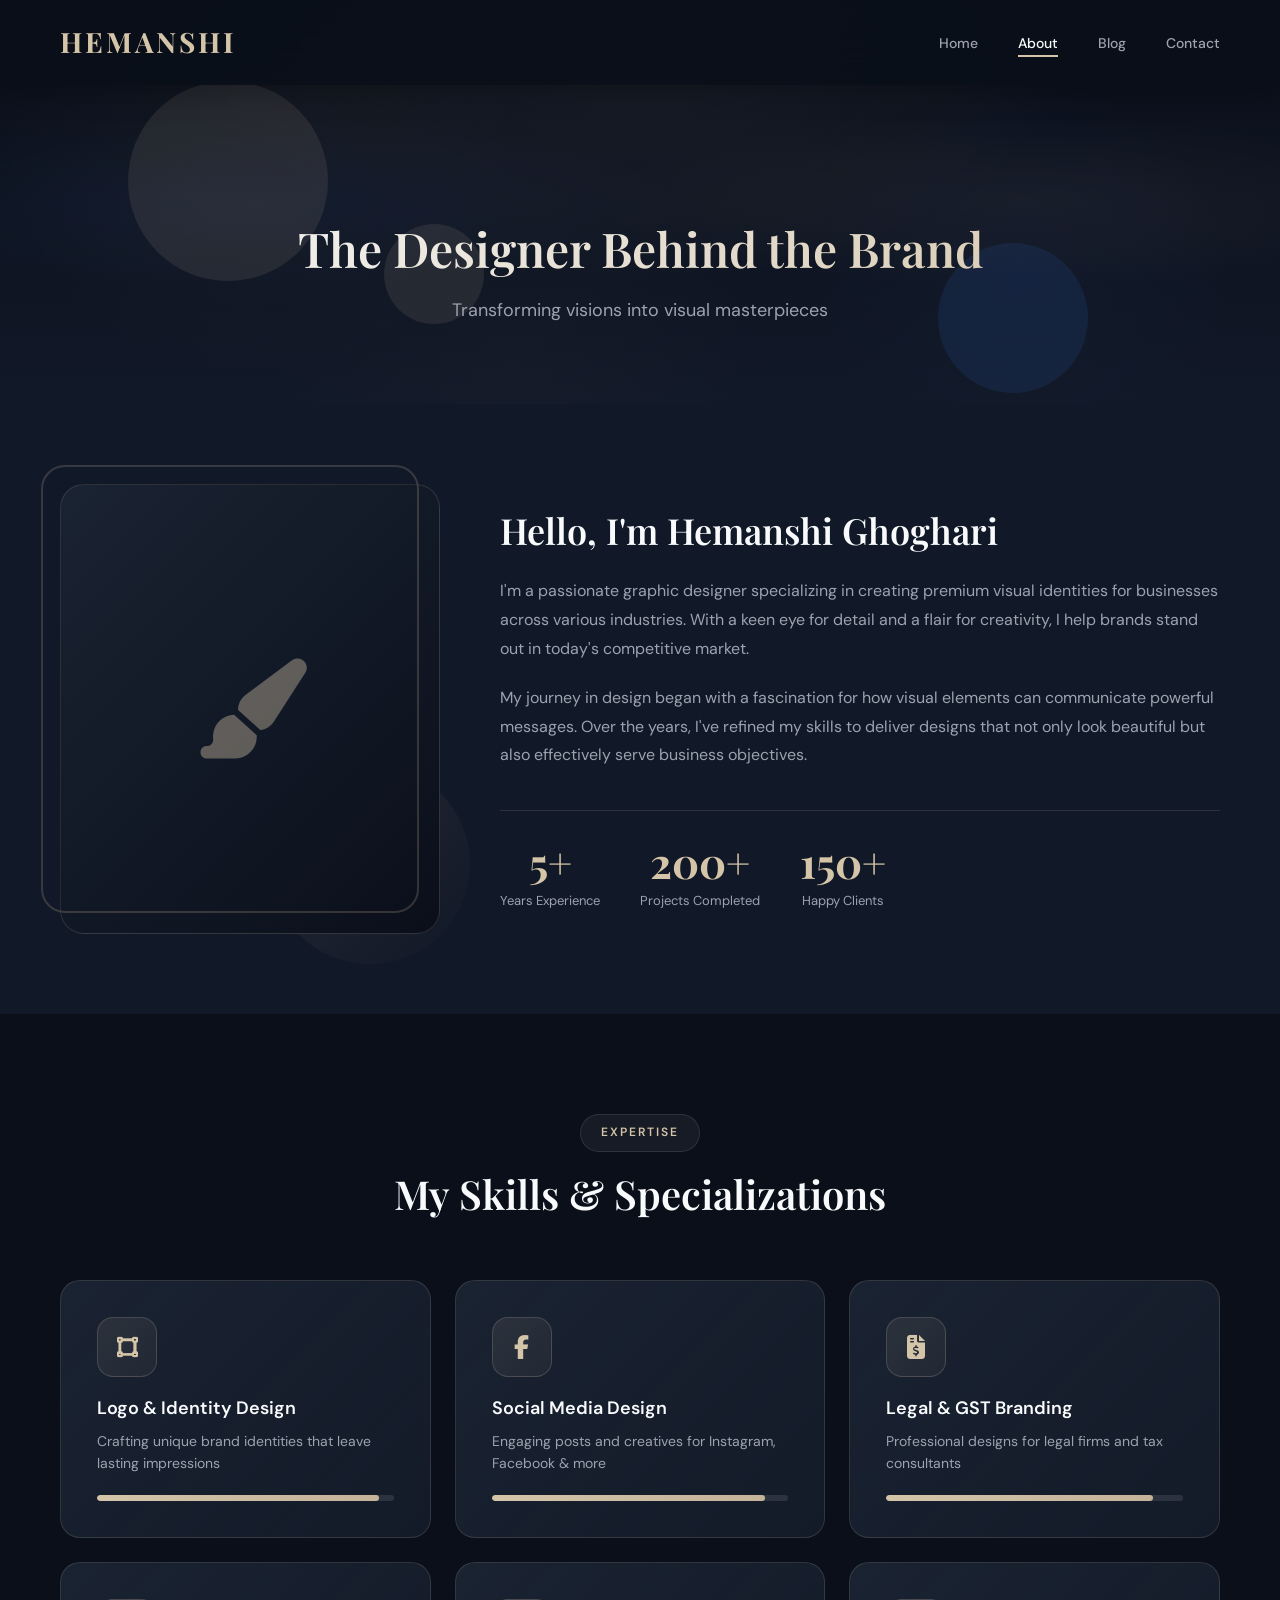
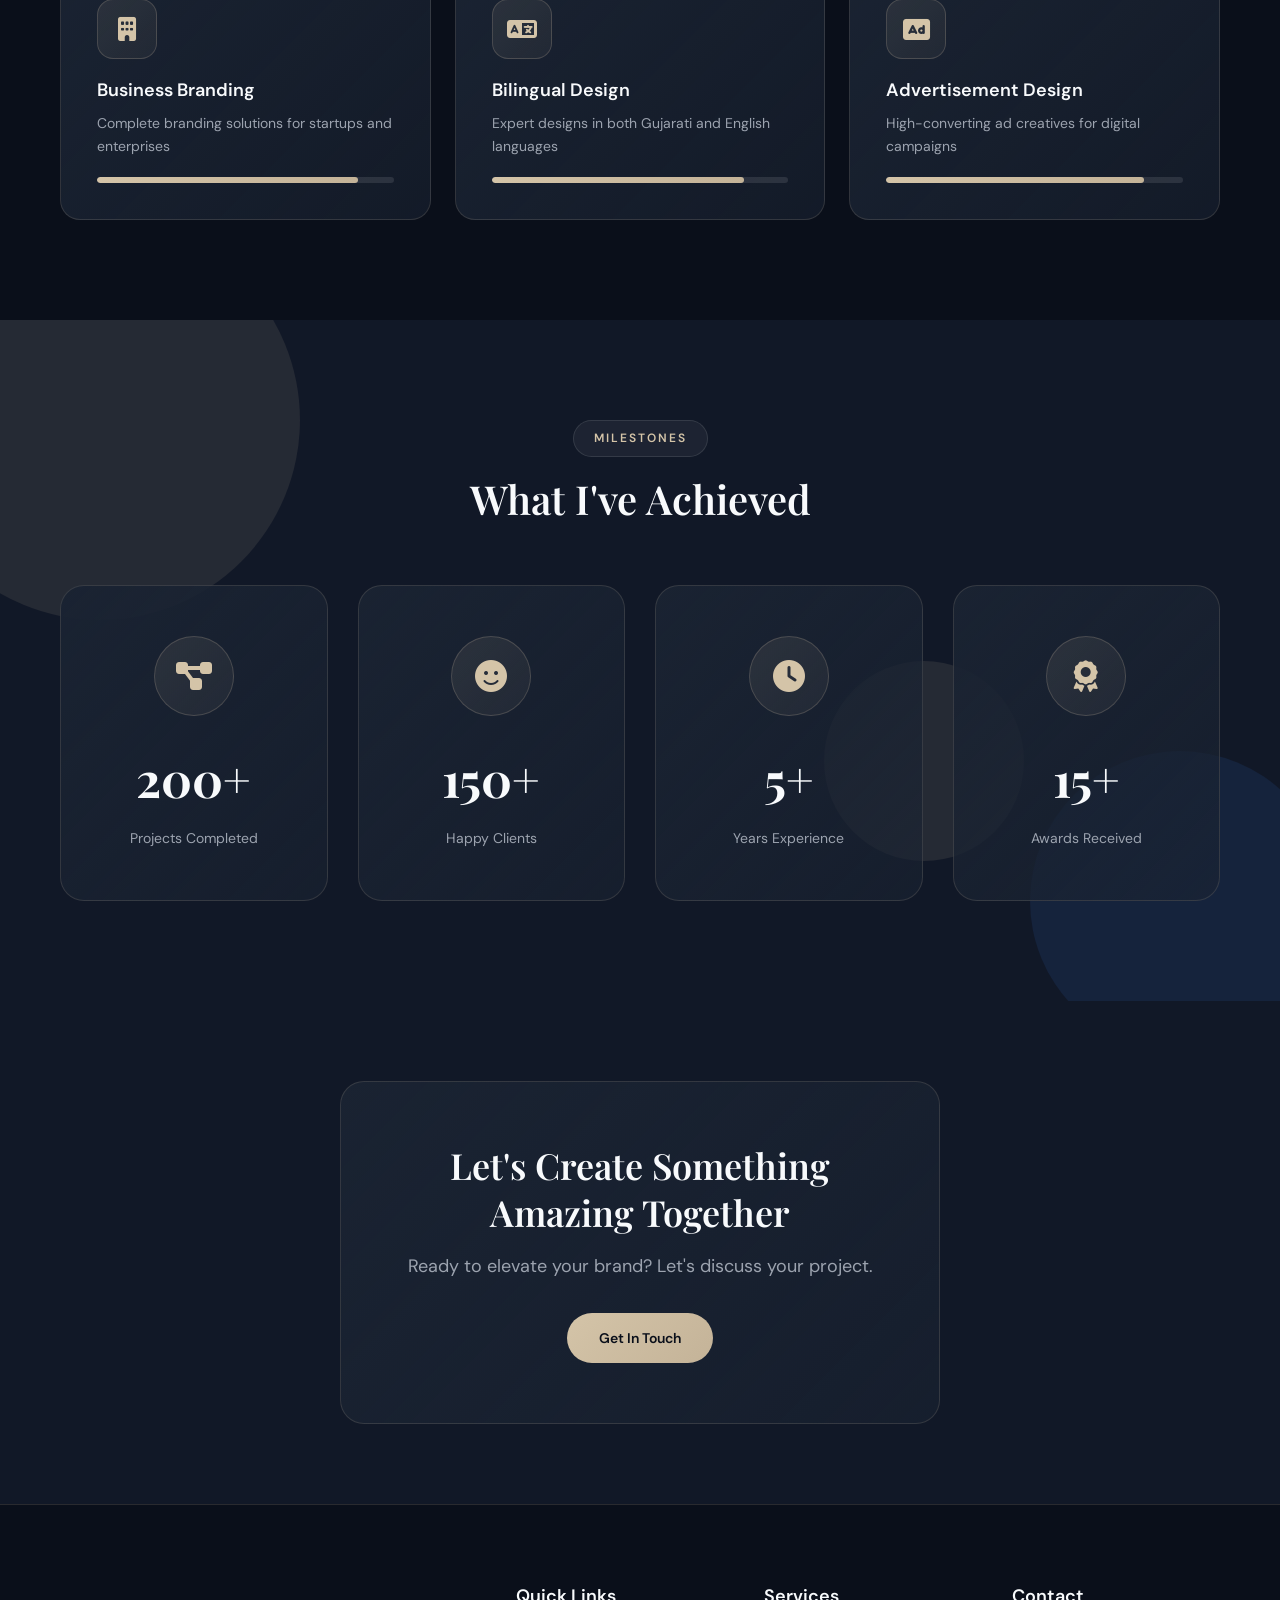
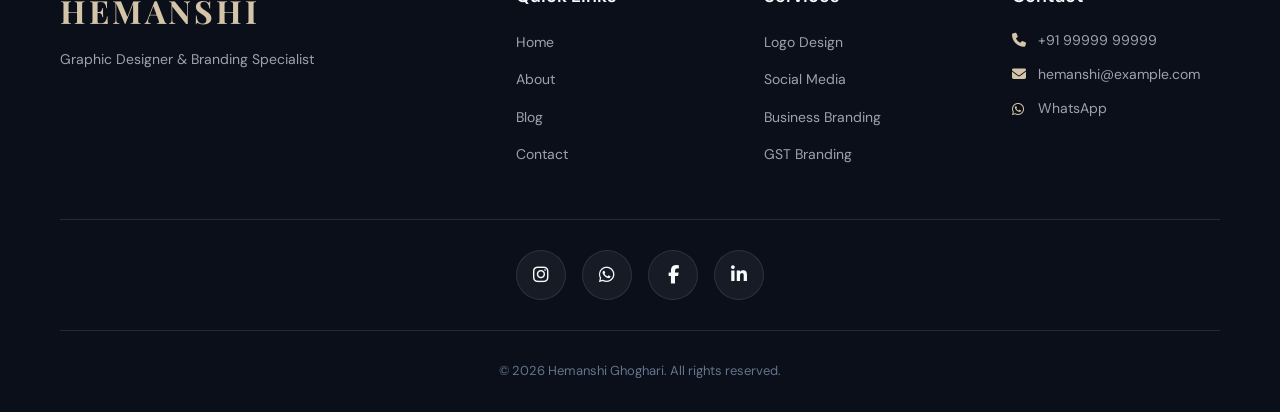
==== commit 36cc3f74: "all updated" ====
--- a/about.html
+++ b/about.html
@@ -43,6 +43,11 @@
     <!-- ==================== PAGE HERO ==================== -->
     <section class="page-hero">
         <div class="hero-bg"></div>
+        <div class="page-hero-shapes">
+            <div class="page-hero-shape page-hero-shape-1"></div>
+            <div class="page-hero-shape page-hero-shape-2"></div>
+            <div class="page-hero-shape page-hero-shape-3"></div>
+        </div>
         <div class="container">
             <span class="page-label">About Me</span>
             <h1 class="page-title">The Designer Behind the Brand</h1>
@@ -171,119 +176,50 @@
         </div>
     </section>
 
-    <!-- ==================== EDUCATION & EXPERIENCE ==================== -->
-    <section class="timeline-section">
+    <!-- ==================== ACHIEVEMENTS ==================== -->
+    <section class="achievements-section">
+        <div class="bg-shapes">
+            <div class="shape shape-1"></div>
+            <div class="shape shape-2"></div>
+            <div class="shape shape-3"></div>
+        </div>
         <div class="container">
             <div class="section-header" data-aos="fade-up">
-                <span class="section-label">Background</span>
-                <h2 class="section-title">Education & Experience</h2>
+                <span class="section-label">Milestones</span>
+                <h2 class="section-title">What I've Achieved</h2>
             </div>
             
-            <div class="timeline-grid">
-                <!-- Education Column -->
-                <div class="timeline-column" data-aos="fade-up">
-                    <h3 class="timeline-title"><i class="fas fa-graduation-cap"></i> Education</h3>
-                    
-                    <div class="timeline-item">
-                        <div class="timeline-dot"></div>
-                        <div class="timeline-content">
-                            <span class="timeline-year">2020 - Present</span>
-                            <h4>Graphic Design Certification</h4>
-                            <p>Professional certification in graphic design and branding</p>
-                        </div>
-                    </div>
-                    
-                    <div class="timeline-item">
-                        <div class="timeline-dot"></div>
-                        <div class="timeline-content">
-                            <span class="timeline-year">2018 - 2020</span>
-                            <h4>High School Education</h4>
-                            <p>Completed higher secondary education</p>
-                        </div>
-                    </div>
-                </div>
-                
-                <!-- Experience Column -->
-                <div class="timeline-column" data-aos="fade-up" data-delay="200">
-                    <h3 class="timeline-title"><i class="fas fa-briefcase"></i> Experience</h3>
-                    
-                    <div class="timeline-item">
-                        <div class="timeline-dot"></div>
-                        <div class="timeline-content">
-                            <span class="timeline-year">2021 - Present</span>
-                            <h4>Freelance Graphic Designer</h4>
-                            <p>Working with clients globally on branding projects</p>
-                        </div>
-                    </div>
-                    
-                    <div class="timeline-item">
-                        <div class="timeline-dot"></div>
-                        <div class="timeline-content">
-                            <span class="timeline-year">2020 - 2021</span>
-                            <h4>Design Intern</h4>
-                            <p>Learned professional design workflows and techniques</p>
-                        </div>
-                    </div>
-                </div>
-            </div>
-        </div>
-    </section>
-
-    <!-- ==================== TESTIMONIALS ==================== -->
-    <section class="testimonials-section">
-        <div class="container">
-            <div class="section-header" data-aos="fade-up">
-                <span class="section-label">Testimonials</span>
-                <h2 class="section-title">What Clients Say</h2>
-            </div>
-            
-            <div class="testimonials-grid">
-                <div class="testimonial-card" data-aos="fade-up" data-delay="100">
-                    <div class="quote-icon">
-                        <i class="fas fa-quote-left"></i>
-                    </div>
-                    <p class="testimonial-text">Hemanshi delivered exactly what we needed. Our brand new logo and social media posts have significantly improved our online presence.</p>
-                    <div class="testimonial-author">
-                        <div class="author-avatar">
-                            <i class="fas fa-user"></i>
-                        </div>
-                        <div class="author-info">
-                            <h4>Rajesh Patel</h4>
-                            <span>Property Consultant</span>
-                        </div>
-                    </div>
-                </div>
-                
-                <div class="testimonial-card" data-aos="fade-up" data-delay="200">
-                    <div class="quote-icon">
-                        <i class="fas fa-quote-left"></i>
-                    </div>
-                    <p class="testimonial-text">Professional, creative, and timely delivery. She understood our requirements for GST branding perfectly.</p>
-                    <div class="testimonial-author">
-                        <div class="author-avatar">
-                            <i class="fas fa-user"></i>
-                        </div>
-                        <div class="author-info">
-                            <h4>CA Meena Shah</h4>
-                            <span>Chartered Accountant</span>
-                        </div>
-                    </div>
-                </div>
-                
-                <div class="testimonial-card" data-aos="fade-up" data-delay="300">
-                    <div class="quote-icon">
-                        <i class="fas fa-quote-left"></i>
-                    </div>
-                    <p class="testimonial-text">Our Instagram feed looks amazing now! The bilingual designs have helped us connect with our local audience effectively.</p>
-                    <div class="testimonial-author">
-                        <div class="author-avatar">
-                            <i class="fas fa-user"></i>
-                        </div>
-                        <div class="author-info">
-                            <h4>Priya Sharma</h4>
-                            <span>Business Owner</span>
-                        </div>
-                    </div>
+            <div class="achievements-grid">
+                <div class="achievement-card" data-aos="fade-up" data-delay="100">
+                    <div class="achievement-icon">
+                        <i class="fas fa-project-diagram"></i>
+                    </div>
+                    <span class="achievement-number">200+</span>
+                    <span class="achievement-label">Projects Completed</span>
+                </div>
+                
+                <div class="achievement-card" data-aos="fade-up" data-delay="200">
+                    <div class="achievement-icon">
+                        <i class="fas fa-smile"></i>
+                    </div>
+                    <span class="achievement-number">150+</span>
+                    <span class="achievement-label">Happy Clients</span>
+                </div>
+                
+                <div class="achievement-card" data-aos="fade-up" data-delay="300">
+                    <div class="achievement-icon">
+                        <i class="fas fa-clock"></i>
+                    </div>
+                    <span class="achievement-number">5+</span>
+                    <span class="achievement-label">Years Experience</span>
+                </div>
+                
+                <div class="achievement-card" data-aos="fade-up" data-delay="400">
+                    <div class="achievement-icon">
+                        <i class="fas fa-award"></i>
+                    </div>
+                    <span class="achievement-number">15+</span>
+                    <span class="achievement-label">Awards Received</span>
                 </div>
             </div>
         </div>
--- a/style.css
+++ b/style.css
@@ -224,8 +224,72 @@
     background: 
         radial-gradient(ellipse at 20% 50%, rgba(212, 196, 168, 0.08) 0%, transparent 50%),
         radial-gradient(ellipse at 80% 20%, rgba(59, 130, 246, 0.1) 0%, transparent 40%),
+        radial-gradient(ellipse at 60% 80%, rgba(212, 196, 168, 0.05) 0%, transparent 30%),
         linear-gradient(180deg, var(--primary-bg) 0%, var(--secondary-bg) 100%);
     z-index: 0;
+}
+
+.hero-bg::before {
+    content: '';
+    position: absolute;
+    top: 0;
+    left: 0;
+    right: 0;
+    bottom: 0;
+    background-image: 
+        radial-gradient(circle at 20% 30%, rgba(212, 196, 168, 0.03) 0%, transparent 25%),
+        radial-gradient(circle at 80% 70%, rgba(59, 130, 246, 0.03) 0%, transparent 20%),
+        radial-gradient(circle at 40% 90%, rgba(212, 196, 168, 0.02) 0%, transparent 30%);
+    animation: bgFloat 15s ease-in-out infinite;
+}
+
+@keyframes bgFloat {
+    0%, 100% { transform: translate(0, 0); }
+    25% { transform: translate(10px, -10px); }
+    50% { transform: translate(-5px, 15px); }
+    75% { transform: translate(15px, 5px); }
+}
+
+/* Decorative floating orbs in hero */
+.hero-orb {
+    position: absolute;
+    border-radius: 50%;
+    filter: blur(60px);
+    animation: orbFloat 10s ease-in-out infinite;
+    z-index: 0;
+}
+
+.hero-orb-1 {
+    width: 300px;
+    height: 300px;
+    background: rgba(212, 196, 168, 0.15);
+    top: 10%;
+    left: 5%;
+    animation-delay: 0s;
+}
+
+.hero-orb-2 {
+    width: 250px;
+    height: 250px;
+    background: rgba(59, 130, 246, 0.1);
+    top: 60%;
+    right: 10%;
+    animation-delay: 3s;
+}
+
+.hero-orb-3 {
+    width: 200px;
+    height: 200px;
+    background: rgba(212, 196, 168, 0.1);
+    bottom: 20%;
+    left: 30%;
+    animation-delay: 6s;
+}
+
+@keyframes orbFloat {
+    0%, 100% { transform: translate(0, 0) scale(1); }
+    33% { transform: translate(30px, -30px) scale(1.1); }
+    66% { transform: translate(-20px, 20px) scale(0.9); }
 }
 
 .hero-content {
@@ -401,12 +465,39 @@
     padding: 40px 28px;
     text-align: center;
     transition: var(--transition);
+    position: relative;
+    overflow: hidden;
+}
+
+.service-card::before {
+    content: '';
+    position: absolute;
+    top: 0;
+    left: 0;
+    right: 0;
+    bottom: 0;
+    background: linear-gradient(135deg, rgba(212, 196, 168, 0.05) 0%, transparent 100%);
+    opacity: 0;
+    transition: var(--transition);
 }
 
 .service-card:hover {
     transform: translateY(-10px);
     border-color: var(--beige);
     box-shadow: 0 25px 50px rgba(0, 0, 0, 0.3);
+}
+
+.service-card:hover::before {
+    opacity: 1;
+}
+
+.service-card:hover .service-icon {
+    transform: scale(1.1) rotate(5deg);
+    background: linear-gradient(135deg, var(--beige) 0%, #c4b398 100%);
+}
+
+.service-card:hover .service-icon i {
+    color: var(--primary-bg);
 }
 
 .service-icon {
@@ -419,11 +510,13 @@
     align-items: center;
     justify-content: center;
     border: 1px solid rgba(212, 196, 168, 0.2);
+    transition: var(--transition);
 }
 
 .service-icon i {
     font-size: 28px;
     color: var(--beige);
+    transition: var(--transition);
 }
 
 .service-card h3 {
@@ -578,7 +671,27 @@
 .page-hero .hero-bg {
     background: 
         radial-gradient(ellipse at 50% 0%, rgba(212, 196, 168, 0.08) 0%, transparent 50%),
+        radial-gradient(ellipse at 20% 50%, rgba(59, 130, 246, 0.05) 0%, transparent 30%),
+        radial-gradient(ellipse at 80% 50%, rgba(212, 196, 168, 0.05) 0%, transparent 30%),
         linear-gradient(180deg, var(--primary-bg) 0%, var(--secondary-bg) 100%);
+}
+
+.page-hero::before {
+    content: '';
+    position: absolute;
+    top: 0;
+    left: 0;
+    right: 0;
+    bottom: 0;
+    background-image: 
+        radial-gradient(circle at 10% 20%, rgba(212, 196, 168, 0.04) 0%, transparent 20%),
+        radial-gradient(circle at 90% 80%, rgba(59, 130, 246, 0.04) 0%, transparent 20%);
+    animation: pageHeroFloat 20s ease-in-out infinite;
+}
+
+@keyframes pageHeroFloat {
+    0%, 100% { transform: translate(0, 0); }
+    50% { transform: translate(-20px, 20px); }
 }
 
 .page-label {
@@ -593,6 +706,7 @@
     letter-spacing: 2px;
     text-transform: uppercase;
     margin-bottom: 20px;
+    animation: fadeInUp 0.8s ease;
 }
 
 .page-title {
@@ -602,11 +716,65 @@
     -webkit-background-clip: text;
     -webkit-text-fill-color: transparent;
     background-clip: text;
+    animation: fadeInUp 1s ease 0.2s both;
 }
 
 .page-subtitle {
     font-size: 18px;
     color: var(--soft-gray);
+    animation: fadeInUp 1s ease 0.4s both;
+}
+
+/* Page Hero Decorative Shapes */
+.page-hero-shapes {
+    position: absolute;
+    top: 0;
+    left: 0;
+    right: 0;
+    bottom: 0;
+    pointer-events: none;
+    overflow: hidden;
+}
+
+.page-hero-shape {
+    position: absolute;
+    border-radius: 50%;
+    opacity: 0.1;
+    animation: shapeFloat 8s ease-in-out infinite;
+}
+
+.page-hero-shape-1 {
+    width: 200px;
+    height: 200px;
+    background: var(--beige);
+    top: 20%;
+    left: 10%;
+    animation-delay: 0s;
+}
+
+.page-hero-shape-2 {
+    width: 150px;
+    height: 150px;
+    background: var(--accent-blue);
+    top: 60%;
+    right: 15%;
+    animation-delay: 2s;
+}
+
+.page-hero-shape-3 {
+    width: 100px;
+    height: 100px;
+    background: var(--beige);
+    bottom: 20%;
+    left: 30%;
+    animation-delay: 4s;
+}
+
+@keyframes shapeFloat {
+    0%, 100% { transform: translate(0, 0) rotate(0deg); }
+    25% { transform: translate(20px, -20px) rotate(90deg); }
+    50% { transform: translate(-10px, 10px) rotate(180deg); }
+    75% { transform: translate(15px, 15px) rotate(270deg); }
 }
 
 /* ==================== ABOUT MAIN SECTION ==================== */
@@ -865,52 +1033,141 @@
     color: var(--soft-gray);
 }
 
-/* ==================== TESTIMONIALS ==================== */
-.testimonials-section {
-    background: var(--primary-bg);
-}
-
-.testimonials-grid {
+/* ==================== ACHIEVEMENTS SECTION ==================== */
+.achievements-section {
+    background: var(--secondary-bg);
+    position: relative;
+    overflow: hidden;
+    padding: 100px 0;
+}
+
+.achievements-section .bg-shapes {
+    position: absolute;
+    top: 0;
+    left: 0;
+    right: 0;
+    bottom: 0;
+    pointer-events: none;
+}
+
+.achievements-section .shape {
+    position: absolute;
+    border-radius: 50%;
+    opacity: 0.1;
+}
+
+.achievements-section .shape-1 {
+    width: 400px;
+    height: 400px;
+    background: var(--beige);
+    top: -100px;
+    left: -100px;
+    animation: pulse 8s ease-in-out infinite;
+}
+
+.achievements-section .shape-2 {
+    width: 300px;
+    height: 300px;
+    background: var(--accent-blue);
+    bottom: -50px;
+    right: -50px;
+    animation: pulse 6s ease-in-out infinite 2s;
+}
+
+.achievements-section .shape-3 {
+    width: 200px;
+    height: 200px;
+    background: var(--beige);
+    top: 50%;
+    right: 20%;
+    animation: pulse 7s ease-in-out infinite 1s;
+}
+
+@keyframes pulse {
+    0%, 100% { transform: scale(1); opacity: 0.1; }
+    50% { transform: scale(1.2); opacity: 0.15; }
+}
+
+.achievements-grid {
     display: grid;
-    grid-template-columns: repeat(3, 1fr);
-    gap: 24px;
-}
-
-.testimonial-card {
+    grid-template-columns: repeat(4, 1fr);
+    gap: 30px;
+    position: relative;
+    z-index: 1;
+}
+
+.achievement-card {
     background: linear-gradient(135deg, var(--card-bg) 0%, rgba(26, 35, 50, 0.6) 100%);
     border: 1px solid var(--border-subtle);
-    border-radius: 20px;
-    padding: 40px;
-    transition: var(--transition);
-}
-
-.testimonial-card:hover {
-    transform: translateY(-5px);
+    border-radius: 24px;
+    padding: 50px 30px;
+    text-align: center;
+    transition: var(--transition);
+    position: relative;
+    overflow: hidden;
+}
+
+.achievement-card::before {
+    content: '';
+    position: absolute;
+    top: 0;
+    left: 0;
+    right: 0;
+    height: 3px;
+    background: linear-gradient(90deg, transparent, var(--beige), transparent);
+    transform: scaleX(0);
+    transition: transform 0.3s ease;
+}
+
+.achievement-card:hover {
+    transform: translateY(-10px);
     border-color: var(--beige);
-}
-
-.quote-icon {
-    margin-bottom: 20px;
-}
-
-.quote-icon i {
+    box-shadow: 0 25px 50px rgba(0, 0, 0, 0.3);
+}
+
+.achievement-card:hover::before {
+    transform: scaleX(1);
+}
+
+.achievement-icon {
+    width: 80px;
+    height: 80px;
+    margin: 0 auto 24px;
+    background: linear-gradient(135deg, rgba(212, 196, 168, 0.1) 0%, rgba(212, 196, 168, 0.05) 100%);
+    border-radius: 50%;
+    display: flex;
+    align-items: center;
+    justify-content: center;
+    border: 1px solid rgba(212, 196, 168, 0.2);
+    transition: var(--transition);
+}
+
+.achievement-card:hover .achievement-icon {
+    background: linear-gradient(135deg, var(--beige) 0%, #c4b398 100%);
+}
+
+.achievement-icon i {
     font-size: 32px;
     color: var(--beige);
-    opacity: 0.5;
-}
-
-.testimonial-text {
-    font-size: 15px;
-    color: var(--soft-gray);
-    line-height: 1.8;
-    margin-bottom: 24px;
-    font-style: italic;
-}
-
-.testimonial-author {
-    display: flex;
-    align-items: center;
-    gap: 16px;
+    transition: var(--transition);
+}
+
+.achievement-card:hover .achievement-icon i {
+    color: var(--primary-bg);
+}
+
+.achievement-number {
+    display: block;
+    font-family: 'Playfair Display', serif;
+    font-size: 48px;
+    font-weight: 700;
+    color: var(--white);
+    margin-bottom: 8px;
+}
+
+.achievement-label {
+    font-size: 14px;
+    color: var(--soft-gray);
 }
 
 .author-avatar {
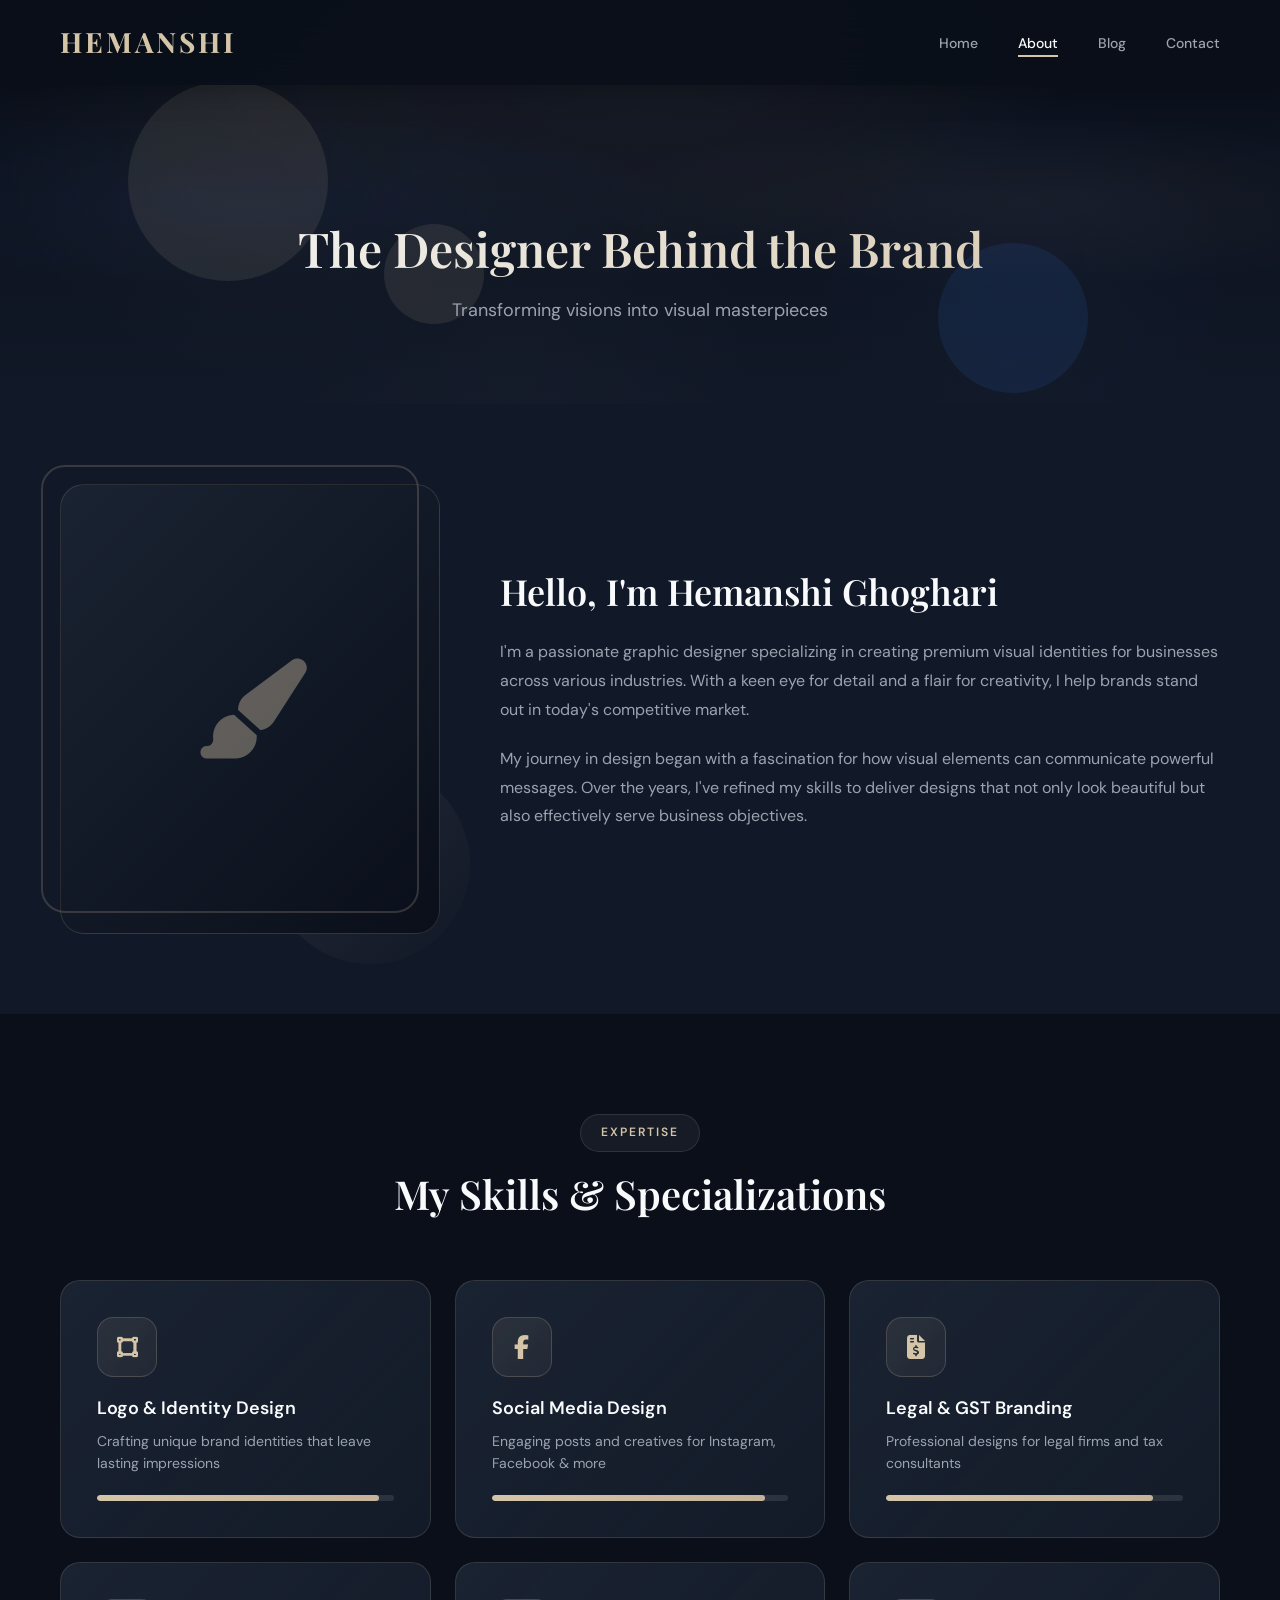
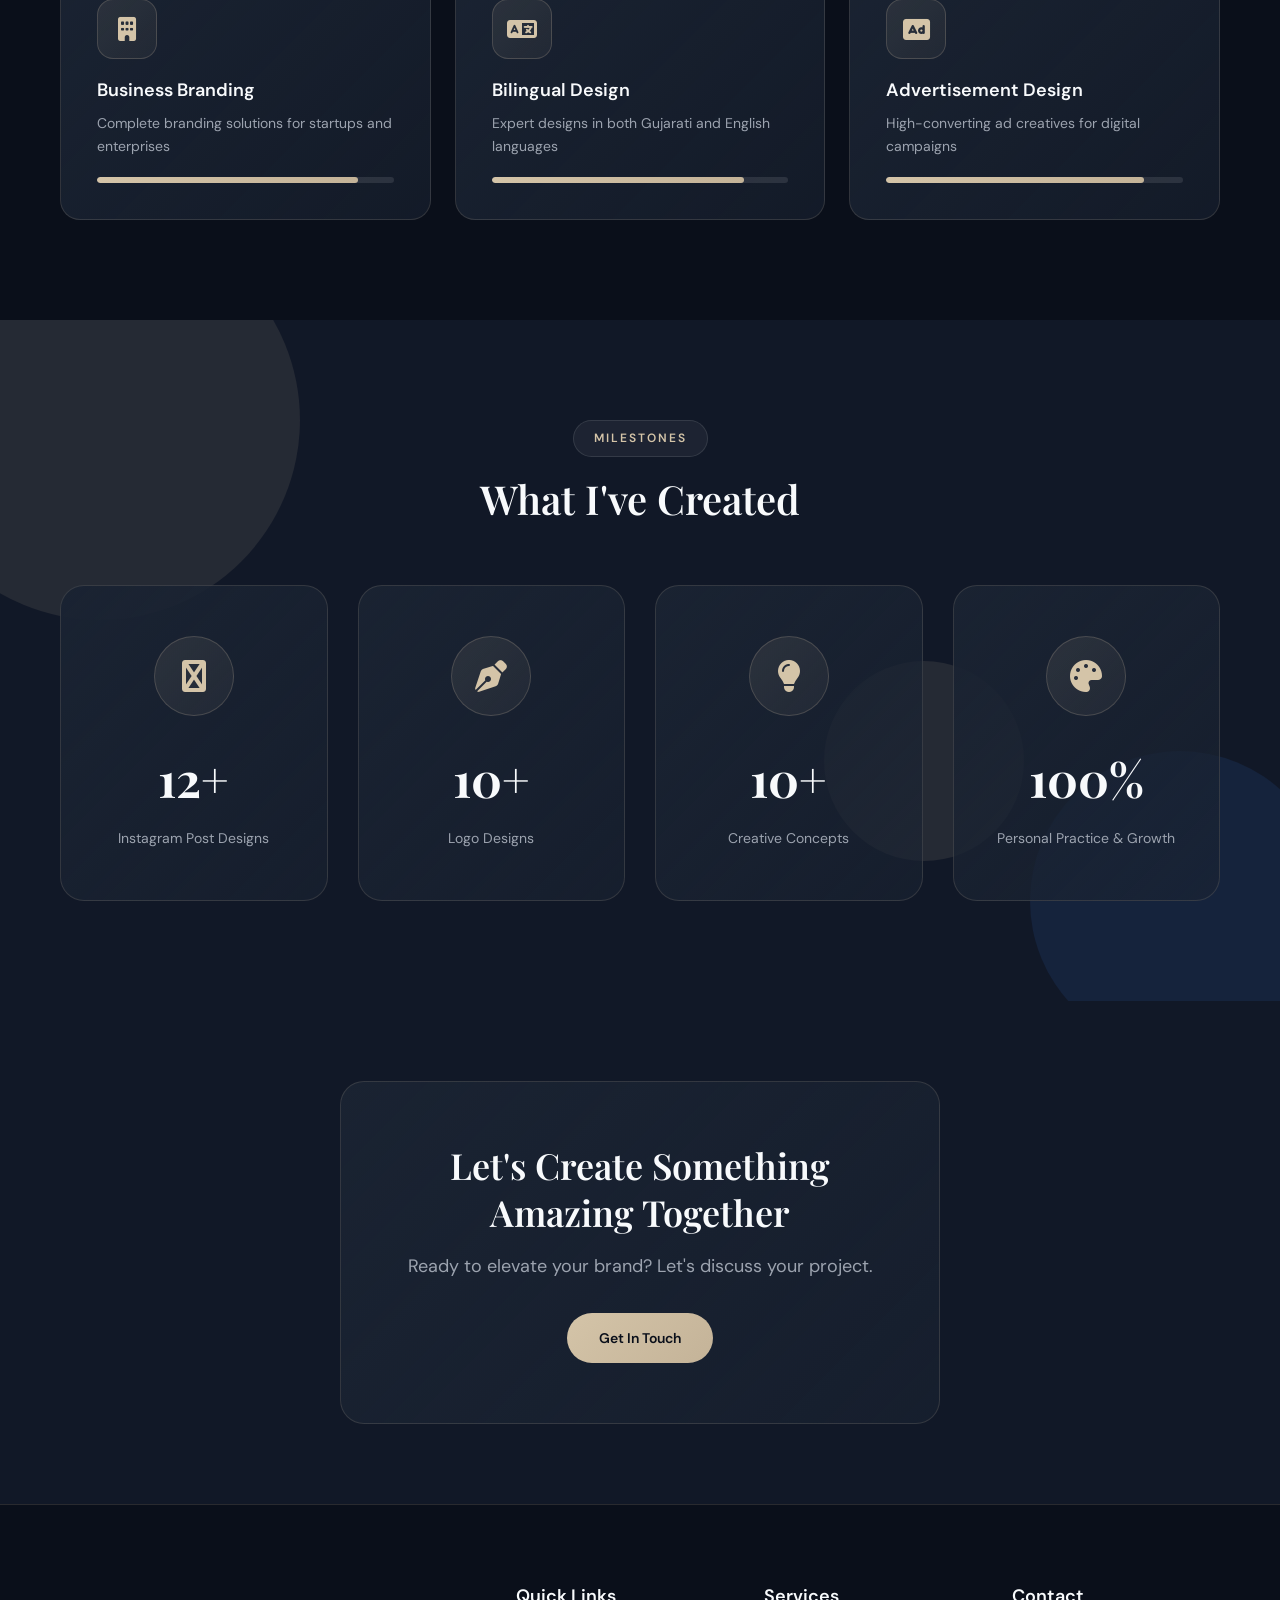
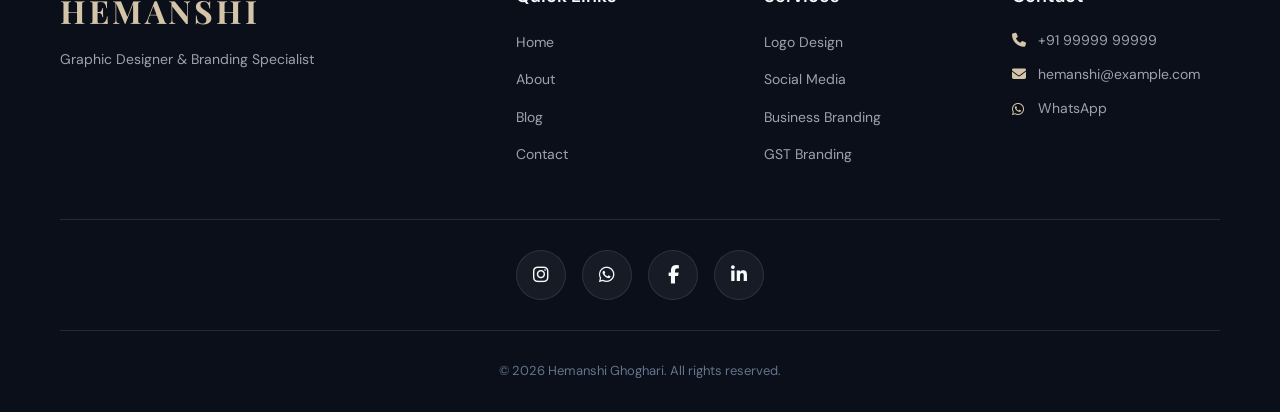
==== commit 90ca0563: "all update" ====
--- a/about.html
+++ b/about.html
@@ -5,15 +5,17 @@
     <meta charset="UTF-8">
     <meta name="viewport" content="width=device-width, initial-scale=1.0">
     <title>About Me | Hemanshi Ghoghari - Graphic Designer</title>
-    
+
     <!-- Google Fonts -->
     <link rel="preconnect" href="https://fonts.googleapis.com">
     <link rel="preconnect" href="https://fonts.gstatic.com" crossorigin>
-    <link href="https://fonts.googleapis.com/css2?family=DM+Sans:wght@400;500;600;700&family=Playfair+Display:wght@400;500;600;700&display=swap" rel="stylesheet">
-    
+    <link
+        href="https://fonts.googleapis.com/css2?family=DM+Sans:wght@400;500;600;700&family=Playfair+Display:wght@400;500;600;700&display=swap"
+        rel="stylesheet">
+
     <!-- Font Awesome -->
     <link rel="stylesheet" href="https://cdnjs.cloudflare.com/ajax/libs/font-awesome/6.5.1/css/all.min.css">
-    
+
     <!-- Custom CSS -->
     <link rel="stylesheet" href="style.css">
 </head>
@@ -24,14 +26,14 @@
     <nav class="navbar" id="navbar">
         <div class="container nav-container">
             <a href="index.html" class="logo">HEMANSHI</a>
-            
+
             <ul class="nav-links" id="navLinks">
                 <li><a href="index.html">Home</a></li>
                 <li><a href="about.html" class="active">About</a></li>
                 <li><a href="blog.html">Blog</a></li>
                 <li><a href="contact.html">Contact</a></li>
             </ul>
-            
+
             <div class="hamburger" id="hamburger">
                 <span></span>
                 <span></span>
@@ -73,26 +75,16 @@
                 <div class="about-details" data-aos="fade-left">
                     <h2 class="about-heading">Hello, I'm Hemanshi Ghoghari</h2>
                     <p class="about-text">
-                        I'm a passionate graphic designer specializing in creating premium visual identities for businesses across various industries. With a keen eye for detail and a flair for creativity, I help brands stand out in today's competitive market.
+                        I'm a passionate graphic designer specializing in creating premium visual identities for
+                        businesses across various industries. With a keen eye for detail and a flair for creativity, I
+                        help brands stand out in today's competitive market.
                     </p>
                     <p class="about-text">
-                        My journey in design began with a fascination for how visual elements can communicate powerful messages. Over the years, I've refined my skills to deliver designs that not only look beautiful but also effectively serve business objectives.
+                        My journey in design began with a fascination for how visual elements can communicate powerful
+                        messages. Over the years, I've refined my skills to deliver designs that not only look beautiful
+                        but also effectively serve business objectives.
                     </p>
-                    
-                    <div class="about-highlight">
-                        <div class="highlight-item">
-                            <span class="highlight-number">5+</span>
-                            <span class="highlight-label">Years Experience</span>
-                        </div>
-                        <div class="highlight-item">
-                            <span class="highlight-number">200+</span>
-                            <span class="highlight-label">Projects Completed</span>
-                        </div>
-                        <div class="highlight-item">
-                            <span class="highlight-number">150+</span>
-                            <span class="highlight-label">Happy Clients</span>
-                        </div>
-                    </div>
+
                 </div>
             </div>
         </div>
@@ -105,7 +97,7 @@
                 <span class="section-label">Expertise</span>
                 <h2 class="section-title">My Skills & Specializations</h2>
             </div>
-            
+
             <div class="skills-grid">
                 <div class="skill-card" data-aos="fade-up" data-delay="100">
                     <div class="skill-icon">
@@ -117,7 +109,7 @@
                         <div class="skill-progress" style="width: 95%"></div>
                     </div>
                 </div>
-                
+
                 <div class="skill-card" data-aos="fade-up" data-delay="200">
                     <div class="skill-icon">
                         <i class="fab fa-facebook-f"></i>
@@ -128,7 +120,7 @@
                         <div class="skill-progress" style="width: 92%"></div>
                     </div>
                 </div>
-                
+
                 <div class="skill-card" data-aos="fade-up" data-delay="300">
                     <div class="skill-icon">
                         <i class="fas fa-file-invoice-dollar"></i>
@@ -139,7 +131,7 @@
                         <div class="skill-progress" style="width: 90%"></div>
                     </div>
                 </div>
-                
+
                 <div class="skill-card" data-aos="fade-up" data-delay="400">
                     <div class="skill-icon">
                         <i class="fas fa-building"></i>
@@ -150,7 +142,7 @@
                         <div class="skill-progress" style="width: 88%"></div>
                     </div>
                 </div>
-                
+
                 <div class="skill-card" data-aos="fade-up" data-delay="500">
                     <div class="skill-icon">
                         <i class="fas fa-language"></i>
@@ -161,7 +153,7 @@
                         <div class="skill-progress" style="width: 85%"></div>
                     </div>
                 </div>
-                
+
                 <div class="skill-card" data-aos="fade-up" data-delay="600">
                     <div class="skill-icon">
                         <i class="fas fa-ad"></i>
@@ -175,7 +167,7 @@
             </div>
         </div>
     </section>
-
+    
     <!-- ==================== ACHIEVEMENTS ==================== -->
     <section class="achievements-section">
         <div class="bg-shapes">
@@ -186,40 +178,40 @@
         <div class="container">
             <div class="section-header" data-aos="fade-up">
                 <span class="section-label">Milestones</span>
-                <h2 class="section-title">What I've Achieved</h2>
-            </div>
-            
+                <h2 class="section-title">What I've Created</h2>
+            </div>
+
             <div class="achievements-grid">
                 <div class="achievement-card" data-aos="fade-up" data-delay="100">
                     <div class="achievement-icon">
-                        <i class="fas fa-project-diagram"></i>
-                    </div>
-                    <span class="achievement-number">200+</span>
-                    <span class="achievement-label">Projects Completed</span>
-                </div>
-                
+                        <i class="fas fa-instagram"></i>
+                    </div>
+                    <span class="achievement-number">12+</span>
+                    <span class="achievement-label">Instagram Post Designs</span>
+                </div>
+
                 <div class="achievement-card" data-aos="fade-up" data-delay="200">
                     <div class="achievement-icon">
-                        <i class="fas fa-smile"></i>
-                    </div>
-                    <span class="achievement-number">150+</span>
-                    <span class="achievement-label">Happy Clients</span>
-                </div>
-                
+                        <i class="fas fa-pen-nib"></i>
+                    </div>
+                    <span class="achievement-number">10+</span>
+                    <span class="achievement-label">Logo Designs</span>
+                </div>
+
                 <div class="achievement-card" data-aos="fade-up" data-delay="300">
                     <div class="achievement-icon">
-                        <i class="fas fa-clock"></i>
-                    </div>
-                    <span class="achievement-number">5+</span>
-                    <span class="achievement-label">Years Experience</span>
-                </div>
-                
+                        <i class="fas fa-lightbulb"></i>
+                    </div>
+                    <span class="achievement-number">10+</span>
+                    <span class="achievement-label">Creative Concepts</span>
+                </div>
+
                 <div class="achievement-card" data-aos="fade-up" data-delay="400">
                     <div class="achievement-icon">
-                        <i class="fas fa-award"></i>
-                    </div>
-                    <span class="achievement-number">15+</span>
-                    <span class="achievement-label">Awards Received</span>
+                        <i class="fas fa-palette"></i>
+                    </div>
+                    <span class="achievement-number">100%</span>
+                    <span class="achievement-label">Personal Practice & Growth</span>
                 </div>
             </div>
         </div>
@@ -245,7 +237,7 @@
                         <a href="index.html" class="footer-logo">HEMANSHI</a>
                         <p class="footer-tagline">Graphic Designer & Branding Specialist</p>
                     </div>
-                    
+
                     <div class="footer-links">
                         <h4>Quick Links</h4>
                         <ul>
@@ -255,7 +247,7 @@
                             <li><a href="contact.html">Contact</a></li>
                         </ul>
                     </div>
-                    
+
                     <div class="footer-services">
                         <h4>Services</h4>
                         <ul>
@@ -265,17 +257,19 @@
                             <li><a href="#">GST Branding</a></li>
                         </ul>
                     </div>
-                    
+
                     <div class="footer-contact">
                         <h4>Contact</h4>
                         <ul>
                             <li><a href="tel:+919999999999"><i class="fas fa-phone"></i> +91 99999 99999</a></li>
-                            <li><a href="mailto:hemanshi@example.com"><i class="fas fa-envelope"></i> hemanshi@example.com</a></li>
-                            <li><a href="https://wa.me/919999999999" target="_blank"><i class="fab fa-whatsapp"></i> WhatsApp</a></li>
+                            <li><a href="mailto:hemanshi@example.com"><i class="fas fa-envelope"></i>
+                                    hemanshi@example.com</a></li>
+                            <li><a href="https://wa.me/919999999999" target="_blank"><i class="fab fa-whatsapp"></i>
+                                    WhatsApp</a></li>
                         </ul>
                     </div>
                 </div>
-                
+
                 <div class="footer-social">
                     <a href="https://instagram.com/yourhandle" target="_blank" class="social-link">
                         <i class="fab fa-instagram"></i>
@@ -290,7 +284,7 @@
                         <i class="fab fa-linkedin-in"></i>
                     </a>
                 </div>
-                
+
                 <div class="footer-bottom">
                     <p>&copy; 2026 Hemanshi Ghoghari. All rights reserved.</p>
                 </div>
